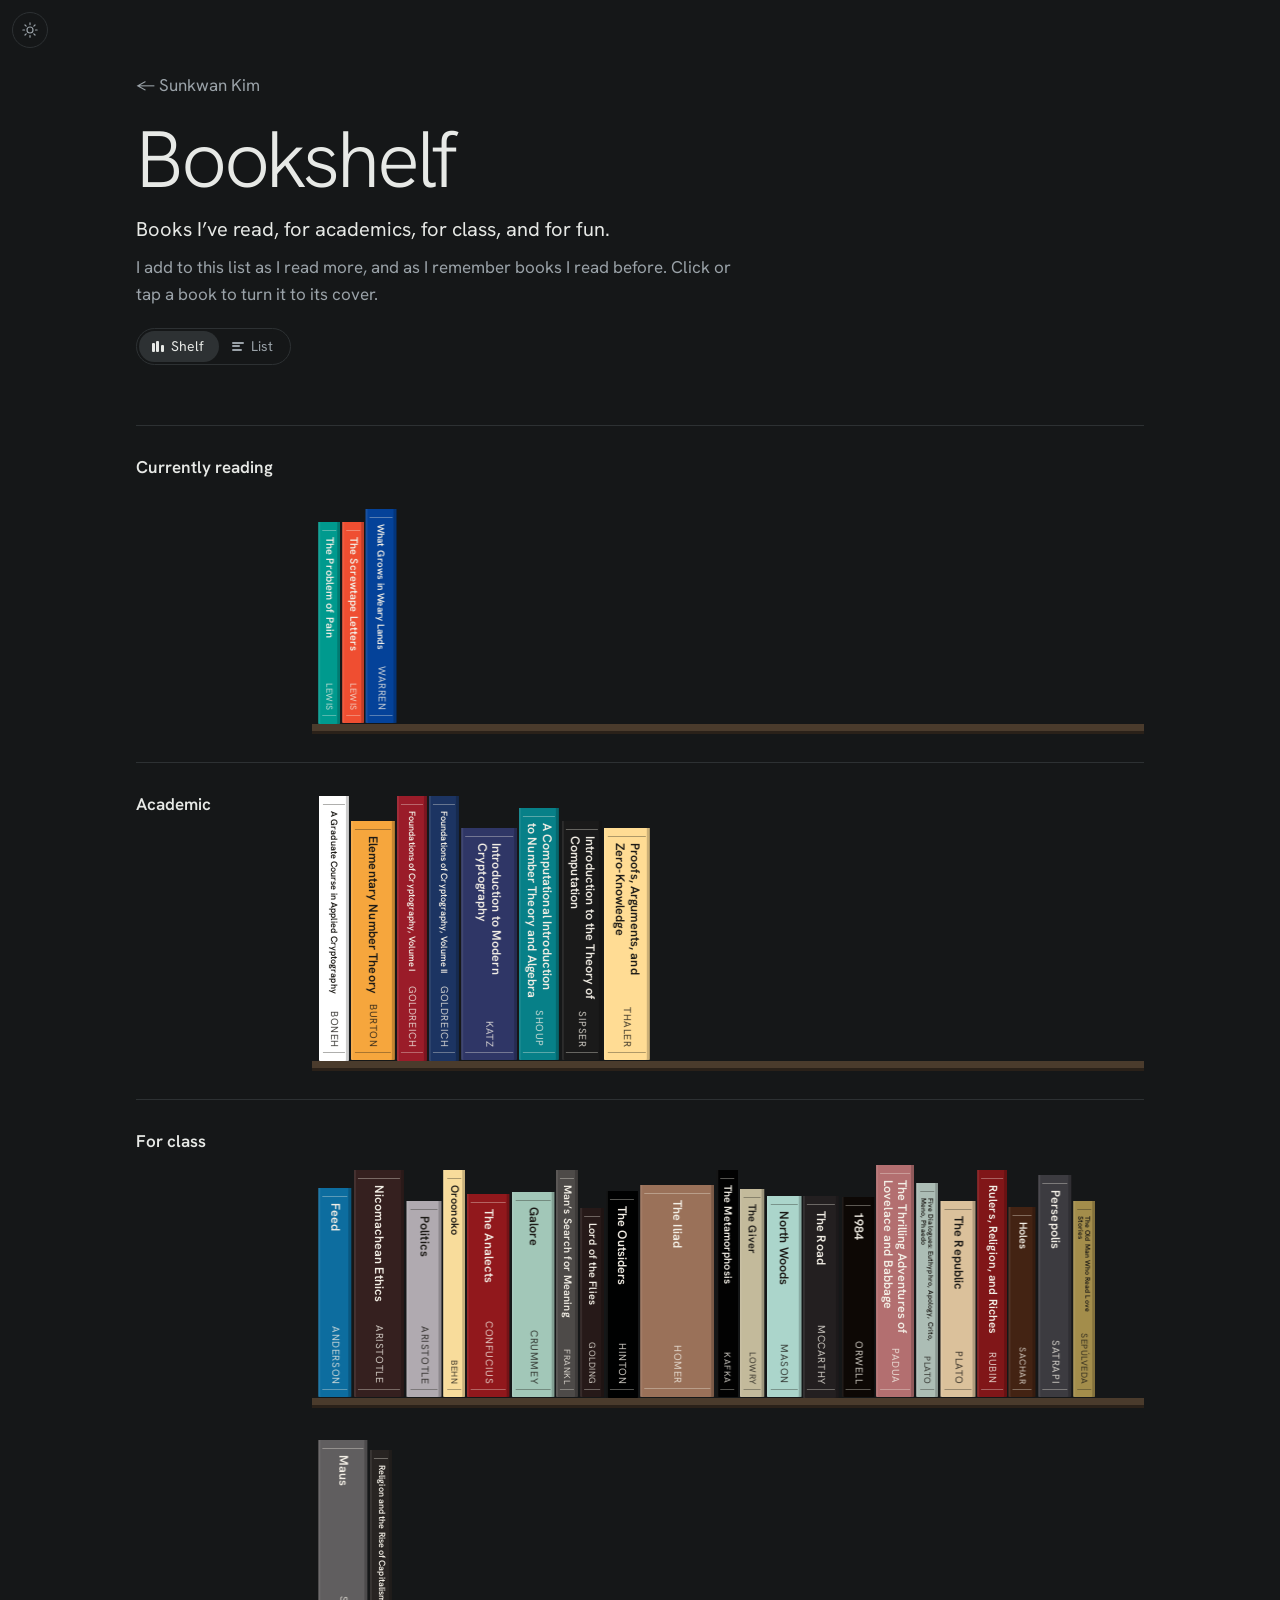
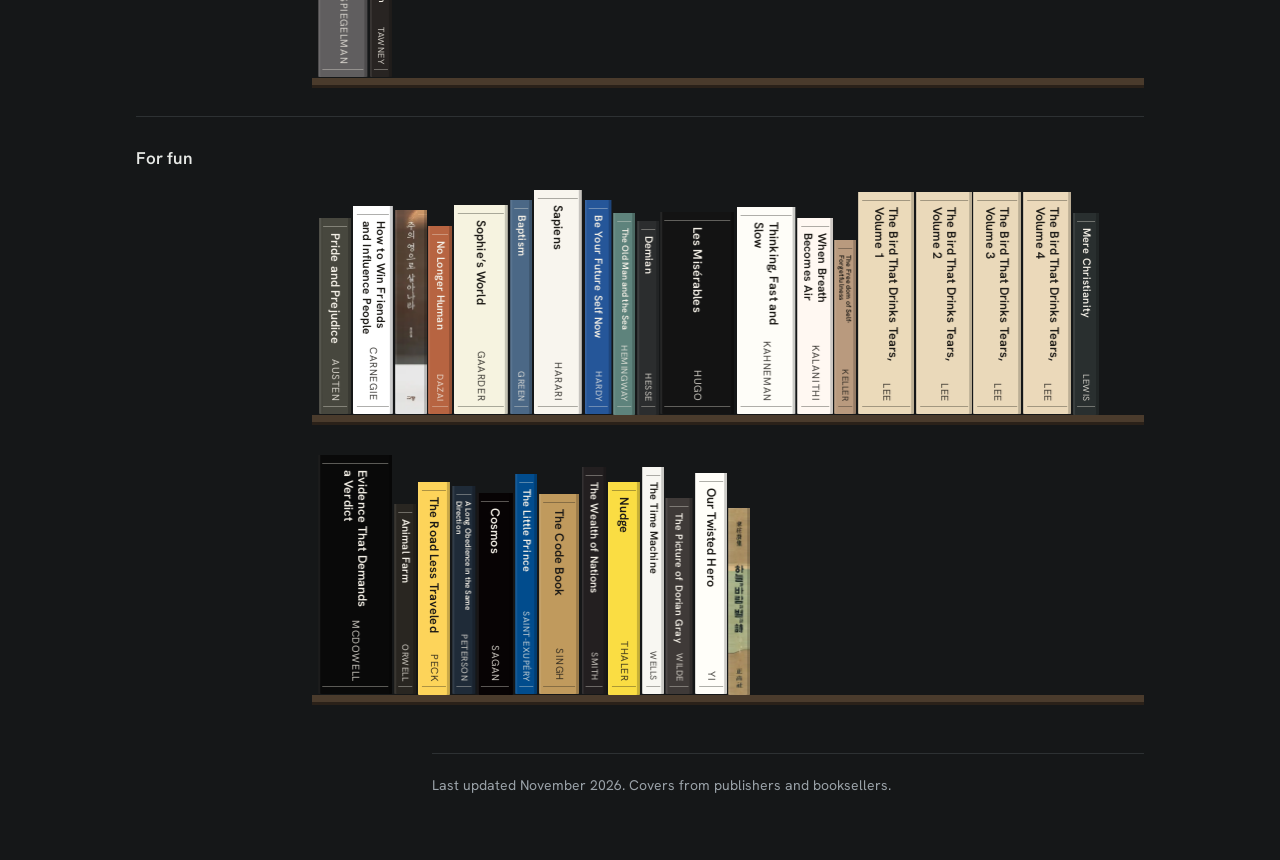
==== books.html @ 9720e25a "Bookshelf: photographed spines; new cover for Sky, Wind, Star and Poem Come Alive by the Spirit of t" ====
<!doctype html>
<html lang="en">
<head>
  <meta charset="utf-8">
  <meta name="viewport" content="width=device-width, initial-scale=1">
  <title>Bookshelf · Sunkwan Kim</title>
  <meta name="description" content="Books Sunkwan Kim has read, for academics, for class, and for fun.">
  <link rel="canonical" href="https://danylk.github.io/books.html">
  <!-- Link previews (LinkedIn, iMessage, Slack, email, X); og-bookshelf.jpg is a 2400x1260 render of the shelf, made from a 3x screenshot so it stays sharp -->
  <meta property="og:type" content="website">
  <meta property="og:site_name" content="Sunkwan Kim">
  <meta property="og:title" content="Bookshelf · Sunkwan Kim">
  <meta property="og:description" content="Books Sunkwan Kim has read, for academics, for class, and for fun.">
  <meta property="og:url" content="https://danylk.github.io/books.html">
  <meta property="og:image" content="https://danylk.github.io/og-bookshelf.jpg">
  <meta property="og:image:width" content="2400">
  <meta property="og:image:height" content="1260">
  <meta property="og:image:alt" content="Book spines on a shelf: the books Sunkwan Kim has read">
  <meta name="twitter:card" content="summary_large_image">
  <link rel="icon" href="favicon.ico" sizes="16x16 32x32 48x48">
  <link rel="icon" href="favicon.png" type="image/png" sizes="192x192">
  <link rel="apple-touch-icon" href="apple-touch-icon.png">
  <script>
    // Dark is the default; apply a saved light choice before the page paints
    try {
      if (localStorage.getItem('theme') === 'light') {
        document.documentElement.setAttribute('data-theme', 'light');
      }
      // and a saved List view (bookshelf.js has the Shelf / List switch)
      if (localStorage.getItem('books-view') === 'list') {
        document.documentElement.setAttribute('data-view', 'list');
      }
    } catch (e) {}
  </script>
  <link rel="preconnect" href="https://fonts.googleapis.com">
  <link rel="preconnect" href="https://fonts.gstatic.com" crossorigin>
  <link rel="stylesheet" href="https://fonts.googleapis.com/css2?family=Hanken+Grotesk:ital,wght@0,300..700;1,300..700&display=swap">
  <link rel="stylesheet" href="style.css">
  <link rel="stylesheet" href="bookshelf.css">
</head>
<body>
  <button class="theme-toggle" type="button" aria-label="Switch to light theme" hidden>
    <svg class="icon-moon" viewBox="0 0 24 24" width="18" height="18" aria-hidden="true"><path d="M20 14.5A8 8 0 0 1 9.5 4a8 8 0 1 0 10.5 10.5Z" fill="none" stroke="currentColor" stroke-width="1.6" stroke-linejoin="round"/></svg>
    <svg class="icon-sun" viewBox="0 0 24 24" width="18" height="18" aria-hidden="true"><circle cx="12" cy="12" r="4" fill="none" stroke="currentColor" stroke-width="1.6"/><path d="M12 2.5v2.2M12 19.3v2.2M2.5 12h2.2M19.3 12h2.2M5.3 5.3l1.6 1.6M17.1 17.1l1.6 1.6M5.3 18.7l1.6-1.6M17.1 6.9l1.6-1.6" fill="none" stroke="currentColor" stroke-width="1.6" stroke-linecap="round"/></svg>
  </button>
  <main class="page">

    <header class="subhead">
      <a class="back" href="index.html">← Sunkwan Kim</a>
      <h1 class="page-title">Bookshelf</h1>
      <p class="statement">Books I’ve read, for academics, for class, and for fun.</p>
      <p class="note">I add to this list as I read more, and as I remember books I read before.<span class="shelf-only"> Click or tap a book to turn it to its cover.</span></p>
      <div class="view-switch" role="group" aria-label="Show books as" hidden>
        <span class="vs-pill" aria-hidden="true"></span>
        <button type="button" data-view="shelf" aria-pressed="true"><span class="vs-icon vs-shelf" aria-hidden="true"><i></i><i></i><i></i></span>Shelf</button>
        <button type="button" data-view="list" aria-pressed="false"><span class="vs-icon vs-list" aria-hidden="true"><i></i><i></i><i></i></span>List</button>
      </div>
    </header>

    <div class="view view-shelf">
    <section class="block shelf-block" aria-labelledby="reading">
      <h2 id="reading">Currently reading</h2>
      <div class="rows">
        <ul class="shelf" role="list">
          <li class="slot thin" style="--h:12.60; --w:1.35; --cr:0.662; --cloth:#009a8e; --ink-on:#f3efe6">
            <button class="hit" type="button" aria-expanded="false"
                    aria-label="The Problem of Pain by Lewis, C. S."></button>
            <div class="book" aria-hidden="true">
              <div class="face spine-face"><span class="spine-title">The Problem of Pain</span><span class="spine-author">Lewis</span></div>
              <div class="face top-face"></div>
              <div class="face cover-face"><img data-src="covers/the-problem-of-pain.webp" alt="" width="400" height="604"></div>
            </div>
            <div class="cover-caption" aria-hidden="true"><span class="cc-t">The Problem of Pain</span><span class="cc-a">C. S. Lewis</span></div>
          </li>
          <li class="slot thin" style="--h:12.58; --w:1.35; --cr:0.662; --cloth:#ef4e31; --ink-on:#f3efe6">
            <button class="hit" type="button" aria-expanded="false"
                    aria-label="The Screwtape Letters by Lewis, C. S."></button>
            <div class="book" aria-hidden="true">
              <div class="face spine-face"><span class="spine-title">The Screwtape Letters</span><span class="spine-author">Lewis</span></div>
              <div class="face top-face"></div>
              <div class="face cover-face"><img data-src="covers/the-screwtape-letters.webp" alt="" width="400" height="604"></div>
            </div>
            <div class="cover-caption" aria-hidden="true"><span class="cc-t">The Screwtape Letters</span><span class="cc-a">C. S. Lewis</span></div>
          </li>
          <li class="slot" style="--h:13.39; --w:1.94; --cr:0.667; --cloth:#044299; --ink-on:#f3efe6">
            <button class="hit" type="button" aria-expanded="false"
                    aria-label="What Grows in Weary Lands: On Christian Resilience by Warren, Tish Harrison"></button>
            <div class="book" aria-hidden="true">
              <div class="face spine-face"><span class="spine-title">What Grows in Weary Lands</span><span class="spine-author">Warren</span></div>
              <div class="face top-face"></div>
              <div class="face cover-face"><img data-src="covers/what-grows-in-weary-lands-on-christian-resilience.webp" alt="" width="400" height="600"></div>
            </div>
            <div class="cover-caption" aria-hidden="true"><span class="cc-t">What Grows in Weary Lands: On Christian Resilience</span><span class="cc-a">Tish Harrison Warren</span></div>
          </li>
        </ul>
      </div>
    </section>
    <section class="block shelf-block" aria-labelledby="academic">
      <h2 id="academic">Academic</h2>
      <div class="rows">
        <ul class="shelf" role="list">
          <li class="slot" style="--h:16.54; --w:1.89; --cr:0.762; --cloth:#ffffff; --ink-on:#1c1a16">
            <button class="hit" type="button" aria-expanded="false"
                    aria-label="A Graduate Course in Applied Cryptography by Boneh, Dan, and Victor Shoup"></button>
            <div class="book" aria-hidden="true">
              <div class="face spine-face"><span class="spine-title">A Graduate Course in Applied Cryptography</span><span class="spine-author">Boneh</span></div>
              <div class="face top-face"></div>
              <div class="face cover-face"><img data-src="covers/a-graduate-course-in-applied-cryptography.webp" alt="" width="400" height="525"></div>
            </div>
            <div class="cover-caption" aria-hidden="true"><span class="cc-t">A Graduate Course in Applied Cryptography</span><span class="cc-a">Dan Boneh and Victor Shoup</span></div>
          </li>
          <li class="slot" style="--h:14.96; --w:2.77; --cr:0.676; --cloth:#f6a63d; --ink-on:#1c1a16">
            <button class="hit" type="button" aria-expanded="false"
                    aria-label="Elementary Number Theory by Burton, David M."></button>
            <div class="book" aria-hidden="true">
              <div class="face spine-face"><span class="spine-title">Elementary Number Theory</span><span class="spine-author">Burton</span></div>
              <div class="face top-face"></div>
              <div class="face cover-face"><img data-src="covers/elementary-number-theory.webp" alt="" width="400" height="592"></div>
            </div>
            <div class="cover-caption" aria-hidden="true"><span class="cc-t">Elementary Number Theory</span><span class="cc-a">David M. Burton</span></div>
          </li>
          <li class="slot" style="--h:16.54; --w:1.89; --cr:0.700; --cloth:#9a1c29; --ink-on:#f3efe6">
            <button class="hit" type="button" aria-expanded="false"
                    aria-label="Foundations of Cryptography, Volume I: Basic Tools by Goldreich, Oded"></button>
            <div class="book" aria-hidden="true">
              <div class="face spine-face"><span class="spine-title">Foundations of Cryptography, Volume I</span><span class="spine-author">Goldreich</span></div>
              <div class="face top-face"></div>
              <div class="face cover-face"><img data-src="covers/foundations-of-cryptography-volume-i-basic-tools.webp" alt="" width="400" height="571"></div>
            </div>
            <div class="cover-caption" aria-hidden="true"><span class="cc-t">Foundations of Cryptography, Volume I: Basic Tools</span><span class="cc-a">Oded Goldreich</span></div>
          </li>
          <li class="slot" style="--h:16.54; --w:1.89; --cr:0.701; --cloth:#1c3462; --ink-on:#f3efe6">
            <button class="hit" type="button" aria-expanded="false"
                    aria-label="Foundations of Cryptography, Volume II: Basic Applications by Goldreich, Oded"></button>
            <div class="book" aria-hidden="true">
              <div class="face spine-face"><span class="spine-title">Foundations of Cryptography, Volume II</span><span class="spine-author">Goldreich</span></div>
              <div class="face top-face"></div>
              <div class="face cover-face"><img data-src="covers/foundations-of-cryptography-volume-ii-basic-applications.webp" alt="" width="400" height="571"></div>
            </div>
            <div class="cover-caption" aria-hidden="true"><span class="cc-t">Foundations of Cryptography, Volume II: Basic Applications</span><span class="cc-a">Oded Goldreich</span></div>
          </li>
          <li class="slot" style="--h:14.50; --w:3.48; --cr:0.645; --cloth:#2f3666; --ink-on:#f3efe6">
            <button class="hit" type="button" aria-expanded="false"
                    aria-label="Introduction to Modern Cryptography by Katz, Jonathan, and Yehuda Lindell"></button>
            <div class="book" aria-hidden="true">
              <div class="face spine-face"><span class="spine-title">Introduction to Modern Cryptography</span><span class="spine-author">Katz</span></div>
              <div class="face top-face"></div>
              <div class="face cover-face"><img data-src="covers/introduction-to-modern-cryptography.webp" alt="" width="400" height="621"></div>
            </div>
            <div class="cover-caption" aria-hidden="true"><span class="cc-t">Introduction to Modern Cryptography</span><span class="cc-a">Jonathan Katz and Yehuda Lindell</span></div>
          </li>
          <li class="slot" style="--h:15.75; --w:2.52; --cr:0.671; --cloth:#078088; --ink-on:#f3efe6">
            <button class="hit" type="button" aria-expanded="false"
                    aria-label="A Computational Introduction to Number Theory and Algebra by Shoup, Victor"></button>
            <div class="book" aria-hidden="true">
              <div class="face spine-face"><span class="spine-title">A Computational Introduction to Number Theory and Algebra</span><span class="spine-author">Shoup</span></div>
              <div class="face top-face"></div>
              <div class="face cover-face"><img data-src="covers/a-computational-introduction-to-number-theory-and-algebra.webp" alt="" width="400" height="596"></div>
            </div>
            <div class="cover-caption" aria-hidden="true"><span class="cc-t">A Computational Introduction to Number Theory and Algebra</span><span class="cc-a">Victor Shoup</span></div>
          </li>
          <li class="slot" style="--h:14.96; --w:2.52; --cr:0.653; --cloth:#1a1a1a; --ink-on:#f3efe6">
            <button class="hit" type="button" aria-expanded="false"
                    aria-label="Introduction to the Theory of Computation by Sipser, Michael"></button>
            <div class="book" aria-hidden="true">
              <div class="face spine-face"><span class="spine-title">Introduction to the Theory of Computation</span><span class="spine-author">Sipser</span></div>
              <div class="face top-face"></div>
              <div class="face cover-face"><img data-src="covers/introduction-to-the-theory-of-computation.webp" alt="" width="400" height="613"></div>
            </div>
            <div class="cover-caption" aria-hidden="true"><span class="cc-t">Introduction to the Theory of Computation</span><span class="cc-a">Michael Sipser</span></div>
          </li>
          <li class="slot" style="--h:14.50; --w:2.90; --cr:0.666; --cloth:#ffdc94; --ink-on:#1c1a16">
            <button class="hit" type="button" aria-expanded="false"
                    aria-label="Proofs, Arguments, and Zero-Knowledge by Thaler, Justin"></button>
            <div class="book" aria-hidden="true">
              <div class="face spine-face"><span class="spine-title">Proofs, Arguments, and Zero-Knowledge</span><span class="spine-author">Thaler</span></div>
              <div class="face top-face"></div>
              <div class="face cover-face"><img data-src="covers/proofs-arguments-and-zero-knowledge.webp" alt="" width="400" height="601"></div>
            </div>
            <div class="cover-caption" aria-hidden="true"><span class="cc-t">Proofs, Arguments, and Zero-Knowledge</span><span class="cc-a">Justin Thaler</span></div>
          </li>
        </ul>
      </div>
    </section>
    <section class="block shelf-block" aria-labelledby="class">
      <h2 id="class">For class</h2>
      <div class="rows">
        <ul class="shelf" role="list">
          <li class="slot" style="--h:13.09; --w:2.09; --cr:0.606; --cloth:#0d6d9f; --ink-on:#f3efe6">
            <button class="hit" type="button" aria-expanded="false"
                    aria-label="Feed by Anderson, M. T."></button>
            <div class="book" aria-hidden="true">
              <div class="face spine-face"><span class="spine-title">Feed</span><span class="spine-author">Anderson</span></div>
              <div class="face top-face"></div>
              <div class="face cover-face"><img data-src="covers/feed.webp" alt="" width="400" height="660"></div>
            </div>
            <div class="cover-caption" aria-hidden="true"><span class="cc-t">Feed</span><span class="cc-a">M. T. Anderson</span></div>
          </li>
          <li class="slot" style="--h:14.17; --w:3.14; --cr:0.642; --cloth:#35201f; --ink-on:#f3efe6">
            <button class="hit" type="button" aria-expanded="false"
                    aria-label="Nicomachean Ethics by Aristotle"></button>
            <div class="book" aria-hidden="true">
              <div class="face spine-face"><span class="spine-title">Nicomachean Ethics</span><span class="spine-author">Aristotle</span></div>
              <div class="face top-face"></div>
              <div class="face cover-face"><img data-src="covers/nicomachean-ethics.webp" alt="" width="400" height="623"></div>
            </div>
            <div class="cover-caption" aria-hidden="true"><span class="cc-t">Nicomachean Ethics</span><span class="cc-a">Aristotle</span></div>
          </li>
          <li class="slot" style="--h:12.28; --w:2.19; --cr:0.647; --cloth:#b0aab0; --ink-on:#1c1a16">
            <button class="hit" type="button" aria-expanded="false"
                    aria-label="Politics by Aristotle"></button>
            <div class="book" aria-hidden="true">
              <div class="face spine-face"><span class="spine-title">Politics</span><span class="spine-author">Aristotle</span></div>
              <div class="face top-face"></div>
              <div class="face cover-face"><img data-src="covers/politics.webp" alt="" width="400" height="619"></div>
            </div>
            <div class="cover-caption" aria-hidden="true"><span class="cc-t">Politics</span><span class="cc-a">Aristotle</span></div>
          </li>
          <li class="slot thin" style="--h:14.17; --w:1.35; --cr:0.644; --cloth:#f8dc9b; --ink-on:#1c1a16">
            <button class="hit" type="button" aria-expanded="false"
                    aria-label="Oroonoko by Behn, Aphra"></button>
            <div class="book" aria-hidden="true">
              <div class="face spine-face"><span class="spine-title">Oroonoko</span><span class="spine-author">Behn</span></div>
              <div class="face top-face"></div>
              <div class="face cover-face"><img data-src="covers/oroonoko.webp" alt="" width="400" height="621"></div>
            </div>
            <div class="cover-caption" aria-hidden="true"><span class="cc-t">Oroonoko</span><span class="cc-a">Aphra Behn</span></div>
          </li>
          <li class="slot" style="--h:12.71; --w:2.67; --cr:0.731; --cloth:#91181c; --ink-on:#f3efe6">
            <button class="hit" type="button" aria-expanded="false"
                    aria-label="The Analects (논어) by Confucius"></button>
            <div class="book" aria-hidden="true">
              <div class="face spine-face"><span class="spine-title">The Analects</span><span class="spine-author">Confucius</span></div>
              <div class="face top-face"></div>
              <div class="face cover-face"><img data-src="covers/the-analects.webp" alt="" width="400" height="547"></div>
            </div>
            <div class="cover-caption" aria-hidden="true"><span class="cc-t">The Analects</span><span class="cc-a">Confucius</span></div>
          </li>
          <li class="slot" style="--h:12.82; --w:2.67; --cr:0.667; --cloth:#a2c7b8; --ink-on:#1c1a16">
            <button class="hit" type="button" aria-expanded="false"
                    aria-label="Galore by Crummey, Michael"></button>
            <div class="book" aria-hidden="true">
              <div class="face spine-face"><span class="spine-title">Galore</span><span class="spine-author">Crummey</span></div>
              <div class="face top-face"></div>
              <div class="face cover-face"><img data-src="covers/galore.webp" alt="" width="400" height="600"></div>
            </div>
            <div class="cover-caption" aria-hidden="true"><span class="cc-t">Galore</span><span class="cc-a">Michael Crummey</span></div>
          </li>
          <li class="slot thin" style="--h:14.19; --w:1.39; --cr:0.637; --cloth:#4d4a48; --ink-on:#f3efe6">
            <button class="hit" type="button" aria-expanded="false"
                    aria-label="Man’s Search for Meaning by Frankl, Viktor E."></button>
            <div class="book" aria-hidden="true">
              <div class="face spine-face"><span class="spine-title">Man’s Search for Meaning</span><span class="spine-author">Frankl</span></div>
              <div class="face top-face"></div>
              <div class="face cover-face"><img data-src="covers/mans-search-for-meaning.webp" alt="" width="400" height="628"></div>
            </div>
            <div class="cover-caption" aria-hidden="true"><span class="cc-t">Man’s Search for Meaning</span><span class="cc-a">Viktor E. Frankl</span></div>
          </li>
          <li class="slot thin" style="--h:11.84; --w:1.49; --cr:0.558; --cloth:#261918; --ink-on:#f3efe6">
            <button class="hit" type="button" aria-expanded="false"
                    aria-label="Lord of the Flies by Golding, William"></button>
            <div class="book" aria-hidden="true">
              <div class="face spine-face"><span class="spine-title">Lord of the Flies</span><span class="spine-author">Golding</span></div>
              <div class="face top-face"></div>
              <div class="face cover-face"><img data-src="covers/lord-of-the-flies.webp" alt="" width="400" height="717"></div>
            </div>
            <div class="cover-caption" aria-hidden="true"><span class="cc-t">Lord of the Flies</span><span class="cc-a">William Golding</span></div>
          </li>
          <li class="slot" style="--h:12.91; --w:2.01; --cr:0.681; --cloth:#000101; --ink-on:#f3efe6">
            <button class="hit" type="button" aria-expanded="false"
                    aria-label="The Outsiders by Hinton, S. E."></button>
            <div class="book" aria-hidden="true">
              <div class="face spine-face"><span class="spine-title">The Outsiders</span><span class="spine-author">Hinton</span></div>
              <div class="face top-face"></div>
              <div class="face cover-face"><img data-src="covers/the-outsiders.webp" alt="" width="400" height="587"></div>
            </div>
            <div class="cover-caption" aria-hidden="true"><span class="cc-t">The Outsiders</span><span class="cc-a">S. E. Hinton</span></div>
          </li>
          <li class="slot" style="--h:13.23; --w:4.60; --cr:0.667; --cloth:#9a7159; --ink-on:#f3efe6">
            <button class="hit" type="button" aria-expanded="false"
                    aria-label="The Iliad by Homer"></button>
            <div class="book" aria-hidden="true">
              <div class="face spine-face"><span class="spine-title">The Iliad</span><span class="spine-author">Homer</span></div>
              <div class="face top-face"></div>
              <div class="face cover-face"><img data-src="covers/the-iliad.webp" alt="" width="400" height="600"></div>
            </div>
            <div class="cover-caption" aria-hidden="true"><span class="cc-t">The Iliad</span><span class="cc-a">Homer</span></div>
          </li>
          <li class="slot thin" style="--h:14.17; --w:1.35; --cr:0.667; --cloth:#020202; --ink-on:#f3efe6">
            <button class="hit" type="button" aria-expanded="false"
                    aria-label="The Metamorphosis by Kafka, Franz"></button>
            <div class="book" aria-hidden="true">
              <div class="face spine-face"><span class="spine-title">The Metamorphosis</span><span class="spine-author">Kafka</span></div>
              <div class="face top-face"></div>
              <div class="face cover-face"><img data-src="covers/the-metamorphosis.webp" alt="" width="400" height="600"></div>
            </div>
            <div class="cover-caption" aria-hidden="true"><span class="cc-t">The Metamorphosis</span><span class="cc-a">Franz Kafka</span></div>
          </li>
          <li class="slot thin" style="--h:13.00; --w:1.56; --cr:0.661; --cloth:#c3ba9b; --ink-on:#1c1a16">
            <button class="hit" type="button" aria-expanded="false"
                    aria-label="The Giver by Lowry, Lois"></button>
            <div class="book" aria-hidden="true">
              <div class="face spine-face"><span class="spine-title">The Giver</span><span class="spine-author">Lowry</span></div>
              <div class="face top-face"></div>
              <div class="face cover-face"><img data-src="covers/the-giver.webp" alt="" width="400" height="605"></div>
            </div>
            <div class="cover-caption" aria-hidden="true"><span class="cc-t">The Giver</span><span class="cc-a">Lois Lowry</span></div>
          </li>
          <li class="slot" style="--h:12.55; --w:2.16; --cr:0.648; --cloth:#abd5cb; --ink-on:#1c1a16">
            <button class="hit" type="button" aria-expanded="false"
                    aria-label="North Woods by Mason, Daniel"></button>
            <div class="book" aria-hidden="true">
              <div class="face spine-face"><span class="spine-title">North Woods</span><span class="spine-author">Mason</span></div>
              <div class="face top-face"></div>
              <div class="face cover-face"><img data-src="covers/north-woods.webp" alt="" width="400" height="617"></div>
            </div>
            <div class="cover-caption" aria-hidden="true"><span class="cc-t">North Woods</span><span class="cc-a">Daniel Mason</span></div>
          </li>
          <li class="slot" style="--h:12.60; --w:2.27; --cr:0.648; --cloth:#231f20; --ink-on:#f3efe6">
            <button class="hit" type="button" aria-expanded="false"
                    aria-label="The Road by McCarthy, Cormac"></button>
            <div class="book" aria-hidden="true">
              <div class="face spine-face"><span class="spine-title">The Road</span><span class="spine-author">McCarthy</span></div>
              <div class="face top-face"></div>
              <div class="face cover-face"><img data-src="covers/the-road.webp" alt="" width="400" height="617"></div>
            </div>
            <div class="cover-caption" aria-hidden="true"><span class="cc-t">The Road</span><span class="cc-a">Cormac McCarthy</span></div>
          </li>
          <li class="slot" style="--h:12.52; --w:2.06; --cr:0.679; --cloth:#0d0805; --ink-on:#f3efe6">
            <button class="hit" type="button" aria-expanded="false"
                    aria-label="1984 by Orwell, George"></button>
            <div class="book" aria-hidden="true">
              <div class="face spine-face"><span class="spine-title">1984</span><span class="spine-author">Orwell</span></div>
              <div class="face top-face"></div>
              <div class="face cover-face"><img data-src="covers/1984.webp" alt="" width="400" height="589"></div>
            </div>
            <div class="cover-caption" aria-hidden="true"><span class="cc-t">1984</span><span class="cc-a">George Orwell</span></div>
          </li>
          <li class="slot" style="--h:14.50; --w:2.37; --cr:0.716; --cloth:#b36f70; --ink-on:#f3efe6">
            <button class="hit" type="button" aria-expanded="false"
                    aria-label="The Thrilling Adventures of Lovelace and Babbage by Padua, Sydney"></button>
            <div class="book" aria-hidden="true">
              <div class="face spine-face"><span class="spine-title">The Thrilling Adventures of Lovelace and Babbage</span><span class="spine-author">Padua</span></div>
              <div class="face top-face"></div>
              <div class="face cover-face"><img data-src="covers/the-thrilling-adventures-of-lovelace-and-babbage.webp" alt="" width="400" height="559"></div>
            </div>
            <div class="cover-caption" aria-hidden="true"><span class="cc-t">The Thrilling Adventures of Lovelace and Babbage</span><span class="cc-a">Sydney Padua</span></div>
          </li>
          <li class="slot thin" style="--h:13.39; --w:1.35; --cr:0.646; --cloth:#acbdb5; --ink-on:#1c1a16">
            <button class="hit" type="button" aria-expanded="false"
                    aria-label="Five Dialogues: Euthyphro, Apology, Crito, Meno, Phaedo by Plato"></button>
            <div class="book" aria-hidden="true">
              <div class="face spine-face"><span class="spine-title">Five Dialogues: Euthyphro, Apology, Crito, Meno, Phaedo</span><span class="spine-author">Plato</span></div>
              <div class="face top-face"></div>
              <div class="face cover-face"><img data-src="covers/plato-five-dialogues.webp" alt="" width="400" height="619"></div>
            </div>
            <div class="cover-caption" aria-hidden="true"><span class="cc-t">Five Dialogues: Euthyphro, Apology, Crito, Meno, Phaedo</span><span class="cc-a">Plato</span></div>
          </li>
          <li class="slot" style="--h:12.28; --w:2.19; --cr:0.650; --cloth:#dbc19b; --ink-on:#1c1a16">
            <button class="hit" type="button" aria-expanded="false"
                    aria-label="The Republic by Plato"></button>
            <div class="book" aria-hidden="true">
              <div class="face spine-face"><span class="spine-title">The Republic</span><span class="spine-author">Plato</span></div>
              <div class="face top-face"></div>
              <div class="face cover-face"><img data-src="covers/the-republic.webp" alt="" width="400" height="615"></div>
            </div>
            <div class="cover-caption" aria-hidden="true"><span class="cc-t">The Republic</span><span class="cc-a">Plato</span></div>
          </li>
          <li class="slot" style="--h:14.17; --w:1.86; --cr:0.667; --cloth:#801618; --ink-on:#f3efe6">
            <button class="hit" type="button" aria-expanded="false"
                    aria-label="Rulers, Religion, and Riches: Why the West Got Rich and the Middle East Did Not by Rubin, Jared"></button>
            <div class="book" aria-hidden="true">
              <div class="face spine-face"><span class="spine-title">Rulers, Religion, and Riches</span><span class="spine-author">Rubin</span></div>
              <div class="face top-face"></div>
              <div class="face cover-face"><img data-src="covers/rulers-religion-and-riches-why-the-west-got-rich-and-the-mid.webp" alt="" width="400" height="600"></div>
            </div>
            <div class="cover-caption" aria-hidden="true"><span class="cc-t">Rulers, Religion, and Riches: Why the West Got Rich and the Middle East Did Not</span><span class="cc-a">Jared Rubin</span></div>
          </li>
          <li class="slot thin" style="--h:11.89; --w:1.69; --cr:0.680; --cloth:#432313; --ink-on:#f3efe6">
            <button class="hit" type="button" aria-expanded="false"
                    aria-label="Holes by Sachar, Louis"></button>
            <div class="book" aria-hidden="true">
              <div class="face spine-face"><span class="spine-title">Holes</span><span class="spine-author">Sachar</span></div>
              <div class="face top-face"></div>
              <div class="face cover-face"><img data-src="covers/holes.webp" alt="" width="400" height="588"></div>
            </div>
            <div class="cover-caption" aria-hidden="true"><span class="cc-t">Holes</span><span class="cc-a">Louis Sachar</span></div>
          </li>
          <li class="slot" style="--h:13.89; --w:2.09; --cr:0.633; --cloth:#3c3b40; --ink-on:#f3efe6">
            <button class="hit" type="button" aria-expanded="false"
                    aria-label="Persepolis by Satrapi, Marjane"></button>
            <div class="book" aria-hidden="true">
              <div class="face spine-face"><span class="spine-title">Persepolis</span><span class="spine-author">Satrapi</span></div>
              <div class="face top-face"></div>
              <div class="face cover-face"><img data-src="covers/persepolis.webp" alt="" width="400" height="632"></div>
            </div>
            <div class="cover-caption" aria-hidden="true"><span class="cc-t">Persepolis</span><span class="cc-a">Marjane Satrapi</span></div>
          </li>
          <li class="slot thin" style="--h:12.28; --w:1.35; --cr:0.663; --cloth:#a38d4b; --ink-on:#1c1a16">
            <button class="hit" type="button" aria-expanded="false"
                    aria-label="The Old Man Who Read Love Stories by Sepúlveda, Luis"></button>
            <div class="book" aria-hidden="true">
              <div class="face spine-face"><span class="spine-title">The Old Man Who Read Love Stories</span><span class="spine-author">Sepúlveda</span></div>
              <div class="face top-face"></div>
              <div class="face cover-face"><img data-src="covers/the-old-man-who-read-love-stories.webp" alt="" width="400" height="603"></div>
            </div>
            <div class="cover-caption" aria-hidden="true"><span class="cc-t">The Old Man Who Read Love Stories</span><span class="cc-a">Luis Sepúlveda</span></div>
          </li>
          <li class="slot" style="--h:14.82; --w:3.08; --cr:0.727; --cloth:#605e5f; --ink-on:#f3efe6">
            <button class="hit" type="button" aria-expanded="false"
                    aria-label="Maus by Spiegelman, Art"></button>
            <div class="book" aria-hidden="true">
              <div class="face spine-face"><span class="spine-title">Maus</span><span class="spine-author">Spiegelman</span></div>
              <div class="face top-face"></div>
              <div class="face cover-face"><img data-src="covers/maus.webp" alt="" width="400" height="550"></div>
            </div>
            <div class="cover-caption" aria-hidden="true"><span class="cc-t">Maus</span><span class="cc-a">Art Spiegelman</span></div>
          </li>
          <li class="slot thin" style="--h:14.17; --w:1.39; --cr:0.667; --cloth:#282422; --ink-on:#f3efe6">
            <button class="hit" type="button" aria-expanded="false"
                    aria-label="Religion and the Rise of Capitalism by Tawney, R. H."></button>
            <div class="book" aria-hidden="true">
              <div class="face spine-face"><span class="spine-title">Religion and the Rise of Capitalism</span><span class="spine-author">Tawney</span></div>
              <div class="face top-face"></div>
              <div class="face cover-face"><img data-src="covers/religion-and-the-rise-of-capitalism.webp" alt="" width="400" height="600"></div>
            </div>
            <div class="cover-caption" aria-hidden="true"><span class="cc-t">Religion and the Rise of Capitalism</span><span class="cc-a">R. H. Tawney</span></div>
          </li>
        </ul>
      </div>
    </section>
    <section class="block shelf-block" aria-labelledby="fun">
      <h2 id="fun">For fun</h2>
      <div class="rows">
        <ul class="shelf" role="list">
          <li class="slot" style="--h:12.28; --w:1.99; --cr:0.651; --cloth:#47473e; --ink-on:#f3efe6">
            <button class="hit" type="button" aria-expanded="false"
                    aria-label="Pride and Prejudice by Austen, Jane"></button>
            <div class="book" aria-hidden="true">
              <div class="face spine-face"><span class="spine-title">Pride and Prejudice</span><span class="spine-author">Austen</span></div>
              <div class="face top-face"></div>
              <div class="face cover-face"><img data-src="covers/pride-and-prejudice.webp" alt="" width="400" height="614"></div>
            </div>
            <div class="cover-caption" aria-hidden="true"><span class="cc-t">Pride and Prejudice</span><span class="cc-a">Jane Austen</span></div>
          </li>
          <li class="slot" style="--h:13.00; --w:2.52; --cr:0.644; --cloth:#ffffff; --ink-on:#1c1a16">
            <button class="hit" type="button" aria-expanded="false"
                    aria-label="How to Win Friends and Influence People by Carnegie, Dale"></button>
            <div class="book" aria-hidden="true">
              <div class="face spine-face"><span class="spine-title">How to Win Friends and Influence People</span><span class="spine-author">Carnegie</span></div>
              <div class="face top-face"></div>
              <div class="face cover-face"><img data-src="covers/how-to-win-friends-and-influence-people.webp" alt="" width="400" height="621"></div>
            </div>
            <div class="cover-caption" aria-hidden="true"><span class="cc-t">How to Win Friends and Influence People</span><span class="cc-a">Dale Carnegie</span></div>
          </li>
          <li class="slot img-spine" style="--h:12.77; --w:1.98; --cr:0.683; --cloth:#5b4639; --ink-on:#f3efe6">
            <button class="hit" type="button" aria-expanded="false"
                    aria-label="Come Alive by the Spirit of the Lord (주의 영으로 살아나라) by Choi, Moon-jeong"></button>
            <div class="book" aria-hidden="true">
              <div class="face spine-face" style="background-image: url(covers/come-alive-by-the-spirit-of-the-lord-spine.webp)"><span class="spine-title">Come Alive by the Spirit of the Lord</span><span class="spine-author">Choi</span></div>
              <div class="face top-face"></div>
              <div class="face cover-face"><img data-src="covers/come-alive-by-the-spirit-of-the-lord.webp" alt="" width="400" height="586"></div>
            </div>
            <div class="cover-caption" aria-hidden="true"><span class="cc-t">Come Alive by the Spirit of the Lord</span><span class="cc-a">Choi Moon-jeong</span></div>
          </li>
          <li class="slot thin" style="--h:11.78; --w:1.49; --cr:0.690; --cloth:#b76441; --ink-on:#f3efe6">
            <button class="hit" type="button" aria-expanded="false"
                    aria-label="No Longer Human (인간 실격) by Dazai, Osamu"></button>
            <div class="book" aria-hidden="true">
              <div class="face spine-face"><span class="spine-title">No Longer Human</span><span class="spine-author">Dazai</span></div>
              <div class="face top-face"></div>
              <div class="face cover-face"><img data-src="covers/no-longer-human.webp" alt="" width="400" height="580"></div>
            </div>
            <div class="cover-caption" aria-hidden="true"><span class="cc-t">No Longer Human</span><span class="cc-a">Osamu Dazai</span></div>
          </li>
          <li class="slot" style="--h:13.07; --w:3.40; --cr:0.648; --cloth:#f6f3e0; --ink-on:#1c1a16">
            <button class="hit" type="button" aria-expanded="false"
                    aria-label="Sophie’s World by Gaarder, Jostein"></button>
            <div class="book" aria-hidden="true">
              <div class="face spine-face"><span class="spine-title">Sophie’s World</span><span class="spine-author">Gaarder</span></div>
              <div class="face top-face"></div>
              <div class="face cover-face"><img data-src="covers/sophies-world.webp" alt="" width="400" height="617"></div>
            </div>
            <div class="cover-caption" aria-hidden="true"><span class="cc-t">Sophie’s World</span><span class="cc-a">Jostein Gaarder</span></div>
          </li>
          <li class="slot thin" style="--h:13.39; --w:1.35; --cr:0.647; --cloth:#4b6886; --ink-on:#f3efe6">
            <button class="hit" type="button" aria-expanded="false"
                    aria-label="Baptism: Its Purpose, Practice and Power by Green, Michael"></button>
            <div class="book" aria-hidden="true">
              <div class="face spine-face"><span class="spine-title">Baptism</span><span class="spine-author">Green</span></div>
              <div class="face top-face"></div>
              <div class="face cover-face"><img data-src="covers/baptism-its-purpose-practice-and-power.webp" alt="" width="400" height="618"></div>
            </div>
            <div class="cover-caption" aria-hidden="true"><span class="cc-t">Baptism: Its Purpose, Practice and Power</span><span class="cc-a">Michael Green</span></div>
          </li>
          <li class="slot" style="--h:14.02; --w:3.03; --cr:0.669; --cloth:#f8f5ee; --ink-on:#1c1a16">
            <button class="hit" type="button" aria-expanded="false"
                    aria-label="Sapiens: A Brief History of Humankind by Harari, Yuval Noah"></button>
            <div class="book" aria-hidden="true">
              <div class="face spine-face"><span class="spine-title">Sapiens</span><span class="spine-author">Harari</span></div>
              <div class="face top-face"></div>
              <div class="face cover-face"><img data-src="covers/sapiens-a-brief-history-of-humankind.webp" alt="" width="400" height="598"></div>
            </div>
            <div class="cover-caption" aria-hidden="true"><span class="cc-t">Sapiens: A Brief History of Humankind</span><span class="cc-a">Yuval Noah Harari</span></div>
          </li>
          <li class="slot thin" style="--h:13.39; --w:1.67; --cr:0.646; --cloth:#255699; --ink-on:#f3efe6">
            <button class="hit" type="button" aria-expanded="false"
                    aria-label="Be Your Future Self Now: The Science of Intentional Transformation by Hardy, Benjamin"></button>
            <div class="book" aria-hidden="true">
              <div class="face spine-face"><span class="spine-title">Be Your Future Self Now</span><span class="spine-author">Hardy</span></div>
              <div class="face top-face"></div>
              <div class="face cover-face"><img data-src="covers/be-your-future-self-now-the-science-of-intentional-transform.webp" alt="" width="400" height="619"></div>
            </div>
            <div class="cover-caption" aria-hidden="true"><span class="cc-t">Be Your Future Self Now: The Science of Intentional Transformation</span><span class="cc-a">Benjamin Hardy</span></div>
          </li>
          <li class="slot thin" style="--h:12.60; --w:1.35; --cr:0.657; --cloth:#5e837c; --ink-on:#f3efe6">
            <button class="hit" type="button" aria-expanded="false"
                    aria-label="The Old Man and the Sea by Hemingway, Ernest"></button>
            <div class="book" aria-hidden="true">
              <div class="face spine-face"><span class="spine-title">The Old Man and the Sea</span><span class="spine-author">Hemingway</span></div>
              <div class="face top-face"></div>
              <div class="face cover-face"><img data-src="covers/the-old-man-and-the-sea.webp" alt="" width="400" height="609"></div>
            </div>
            <div class="cover-caption" aria-hidden="true"><span class="cc-t">The Old Man and the Sea</span><span class="cc-a">Ernest Hemingway</span></div>
          </li>
          <li class="slot thin" style="--h:12.10; --w:1.35; --cr:0.654; --cloth:#2b2d2e; --ink-on:#f3efe6">
            <button class="hit" type="button" aria-expanded="false"
                    aria-label="Demian by Hesse, Hermann"></button>
            <div class="book" aria-hidden="true">
              <div class="face spine-face"><span class="spine-title">Demian</span><span class="spine-author">Hesse</span></div>
              <div class="face top-face"></div>
              <div class="face cover-face"><img data-src="covers/demian.webp" alt="" width="400" height="612"></div>
            </div>
            <div class="cover-caption" aria-hidden="true"><span class="cc-t">Demian</span><span class="cc-a">Hermann Hesse</span></div>
          </li>
          <li class="slot" style="--h:12.65; --w:4.60; --cr:0.643; --cloth:#131313; --ink-on:#f3efe6">
            <button class="hit" type="button" aria-expanded="false"
                    aria-label="Les Misérables by Hugo, Victor"></button>
            <div class="book" aria-hidden="true">
              <div class="face spine-face"><span class="spine-title">Les Misérables</span><span class="spine-author">Hugo</span></div>
              <div class="face top-face"></div>
              <div class="face cover-face"><img data-src="covers/les-miserables.webp" alt="" width="400" height="622"></div>
            </div>
            <div class="cover-caption" aria-hidden="true"><span class="cc-t">Les Misérables</span><span class="cc-a">Victor Hugo</span></div>
          </li>
          <li class="slot" style="--h:12.96; --w:3.68; --cr:0.668; --cloth:#fefdf8; --ink-on:#1c1a16">
            <button class="hit" type="button" aria-expanded="false"
                    aria-label="Thinking, Fast and Slow by Kahneman, Daniel"></button>
            <div class="book" aria-hidden="true">
              <div class="face spine-face"><span class="spine-title">Thinking, Fast and Slow</span><span class="spine-author">Kahneman</span></div>
              <div class="face top-face"></div>
              <div class="face cover-face"><img data-src="covers/thinking-fast-and-slow.webp" alt="" width="400" height="599"></div>
            </div>
            <div class="cover-caption" aria-hidden="true"><span class="cc-t">Thinking, Fast and Slow</span><span class="cc-a">Daniel Kahneman</span></div>
          </li>
          <li class="slot" style="--h:12.25; --w:2.22; --cr:0.677; --cloth:#fff8f2; --ink-on:#1c1a16">
            <button class="hit" type="button" aria-expanded="false"
                    aria-label="When Breath Becomes Air by Kalanithi, Paul"></button>
            <div class="book" aria-hidden="true">
              <div class="face spine-face"><span class="spine-title">When Breath Becomes Air</span><span class="spine-author">Kalanithi</span></div>
              <div class="face top-face"></div>
              <div class="face cover-face"><img data-src="covers/when-breath-becomes-air.webp" alt="" width="400" height="591"></div>
            </div>
            <div class="cover-caption" aria-hidden="true"><span class="cc-t">When Breath Becomes Air</span><span class="cc-a">Paul Kalanithi</span></div>
          </li>
          <li class="slot thin" style="--h:10.87; --w:1.35; --cr:0.667; --cloth:#b99a7e; --ink-on:#1c1a16">
            <button class="hit" type="button" aria-expanded="false"
                    aria-label="The Freedom of Self-Forgetfulness by Keller, Timothy"></button>
            <div class="book" aria-hidden="true">
              <div class="face spine-face"><span class="spine-title">The Freedom of Self-Forgetfulness</span><span class="spine-author">Keller</span></div>
              <div class="face top-face"></div>
              <div class="face cover-face"><img data-src="covers/the-freedom-of-self-forgetfulness.webp" alt="" width="400" height="600"></div>
            </div>
            <div class="cover-caption" aria-hidden="true"><span class="cc-t">The Freedom of Self-Forgetfulness</span><span class="cc-a">Timothy Keller</span></div>
          </li>
          <li class="slot" style="--h:13.89; --w:3.48; --cr:0.667; --cloth:#ebdaba; --ink-on:#1c1a16">
            <button class="hit" type="button" aria-expanded="false"
                    aria-label="The Bird That Drinks Tears, Volume 1 (눈물을 마시는 새 1) by Lee, Yeongdo"></button>
            <div class="book" aria-hidden="true">
              <div class="face spine-face"><span class="spine-title">The Bird That Drinks Tears, Volume 1</span><span class="spine-author">Lee</span></div>
              <div class="face top-face"></div>
              <div class="face cover-face"><img data-src="covers/the-bird-that-drinks-tears-volume-1.webp" alt="" width="400" height="600"></div>
            </div>
            <div class="cover-caption" aria-hidden="true"><span class="cc-t">The Bird That Drinks Tears, Volume 1</span><span class="cc-a">Lee Yeongdo</span></div>
          </li>
          <li class="slot" style="--h:13.89; --w:3.48; --cr:0.667; --cloth:#ead9ba; --ink-on:#1c1a16">
            <button class="hit" type="button" aria-expanded="false"
                    aria-label="The Bird That Drinks Tears, Volume 2 (눈물을 마시는 새 2) by Lee, Yeongdo"></button>
            <div class="book" aria-hidden="true">
              <div class="face spine-face"><span class="spine-title">The Bird That Drinks Tears, Volume 2</span><span class="spine-author">Lee</span></div>
              <div class="face top-face"></div>
              <div class="face cover-face"><img data-src="covers/the-bird-that-drinks-tears-volume-2.webp" alt="" width="400" height="600"></div>
            </div>
            <div class="cover-caption" aria-hidden="true"><span class="cc-t">The Bird That Drinks Tears, Volume 2</span><span class="cc-a">Lee Yeongdo</span></div>
          </li>
          <li class="slot" style="--h:13.89; --w:2.98; --cr:0.667; --cloth:#ead9ba; --ink-on:#1c1a16">
            <button class="hit" type="button" aria-expanded="false"
                    aria-label="The Bird That Drinks Tears, Volume 3 (눈물을 마시는 새 3) by Lee, Yeongdo"></button>
            <div class="book" aria-hidden="true">
              <div class="face spine-face"><span class="spine-title">The Bird That Drinks Tears, Volume 3</span><span class="spine-author">Lee</span></div>
              <div class="face top-face"></div>
              <div class="face cover-face"><img data-src="covers/the-bird-that-drinks-tears-volume-3.webp" alt="" width="400" height="600"></div>
            </div>
            <div class="cover-caption" aria-hidden="true"><span class="cc-t">The Bird That Drinks Tears, Volume 3</span><span class="cc-a">Lee Yeongdo</span></div>
          </li>
          <li class="slot" style="--h:13.89; --w:2.98; --cr:0.667; --cloth:#ebd9ba; --ink-on:#1c1a16">
            <button class="hit" type="button" aria-expanded="false"
                    aria-label="The Bird That Drinks Tears, Volume 4 (눈물을 마시는 새 4) by Lee, Yeongdo"></button>
            <div class="book" aria-hidden="true">
              <div class="face spine-face"><span class="spine-title">The Bird That Drinks Tears, Volume 4</span><span class="spine-author">Lee</span></div>
              <div class="face top-face"></div>
              <div class="face cover-face"><img data-src="covers/the-bird-that-drinks-tears-volume-4.webp" alt="" width="400" height="600"></div>
            </div>
            <div class="cover-caption" aria-hidden="true"><span class="cc-t">The Bird That Drinks Tears, Volume 4</span><span class="cc-a">Lee Yeongdo</span></div>
          </li>
          <li class="slot thin" style="--h:12.60; --w:1.62; --cr:0.662; --cloth:#292f2f; --ink-on:#f3efe6">
            <button class="hit" type="button" aria-expanded="false"
                    aria-label="Mere Christianity by Lewis, C. S."></button>
            <div class="book" aria-hidden="true">
              <div class="face spine-face"><span class="spine-title">Mere Christianity</span><span class="spine-author">Lewis</span></div>
              <div class="face top-face"></div>
              <div class="face cover-face"><img data-src="covers/mere-christianity.webp" alt="" width="400" height="604"></div>
            </div>
            <div class="cover-caption" aria-hidden="true"><span class="cc-t">Mere Christianity</span><span class="cc-a">C. S. Lewis</span></div>
          </li>
          <li class="slot" style="--h:14.96; --w:4.60; --cr:0.697; --cloth:#090909; --ink-on:#f3efe6">
            <button class="hit" type="button" aria-expanded="false"
                    aria-label="Evidence That Demands a Verdict by McDowell, Josh"></button>
            <div class="book" aria-hidden="true">
              <div class="face spine-face"><span class="spine-title">Evidence That Demands a Verdict</span><span class="spine-author">McDowell</span></div>
              <div class="face top-face"></div>
              <div class="face cover-face"><img data-src="covers/evidence-that-demands-a-verdict.webp" alt="" width="400" height="574"></div>
            </div>
            <div class="cover-caption" aria-hidden="true"><span class="cc-t">Evidence That Demands a Verdict</span><span class="cc-a">Josh McDowell</span></div>
          </li>
          <li class="slot thin" style="--h:11.90; --w:1.35; --cr:0.559; --cloth:#292621; --ink-on:#f3efe6">
            <button class="hit" type="button" aria-expanded="false"
                    aria-label="Animal Farm by Orwell, George"></button>
            <div class="book" aria-hidden="true">
              <div class="face spine-face"><span class="spine-title">Animal Farm</span><span class="spine-author">Orwell</span></div>
              <div class="face top-face"></div>
              <div class="face cover-face"><img data-src="covers/animal-farm.webp" alt="" width="400" height="716"></div>
            </div>
            <div class="cover-caption" aria-hidden="true"><span class="cc-t">Animal Farm</span><span class="cc-a">George Orwell</span></div>
          </li>
          <li class="slot" style="--h:13.29; --w:2.01; --cr:0.653; --cloth:#fdd45a; --ink-on:#1c1a16">
            <button class="hit" type="button" aria-expanded="false"
                    aria-label="The Road Less Traveled by Peck, M. Scott"></button>
            <div class="book" aria-hidden="true">
              <div class="face spine-face"><span class="spine-title">The Road Less Traveled</span><span class="spine-author">Peck</span></div>
              <div class="face top-face"></div>
              <div class="face cover-face"><img data-src="covers/the-road-less-traveled.webp" alt="" width="400" height="613"></div>
            </div>
            <div class="cover-caption" aria-hidden="true"><span class="cc-t">The Road Less Traveled</span><span class="cc-a">M. Scott Peck</span></div>
          </li>
          <li class="slot thin" style="--h:13.00; --w:1.46; --cr:0.667; --cloth:#1f2b38; --ink-on:#f3efe6">
            <button class="hit" type="button" aria-expanded="false"
                    aria-label="A Long Obedience in the Same Direction by Peterson, Eugene H."></button>
            <div class="book" aria-hidden="true">
              <div class="face spine-face"><span class="spine-title">A Long Obedience in the Same Direction</span><span class="spine-author">Peterson</span></div>
              <div class="face top-face"></div>
              <div class="face cover-face"><img data-src="covers/a-long-obedience-in-the-same-direction.webp" alt="" width="400" height="600"></div>
            </div>
            <div class="cover-caption" aria-hidden="true"><span class="cc-t">A Long Obedience in the Same Direction</span><span class="cc-a">Eugene H. Peterson</span></div>
          </li>
          <li class="slot" style="--h:12.60; --w:2.27; --cr:0.648; --cloth:#070304; --ink-on:#f3efe6">
            <button class="hit" type="button" aria-expanded="false"
                    aria-label="Cosmos by Sagan, Carl"></button>
            <div class="book" aria-hidden="true">
              <div class="face spine-face"><span class="spine-title">Cosmos</span><span class="spine-author">Sagan</span></div>
              <div class="face top-face"></div>
              <div class="face cover-face"><img data-src="covers/cosmos.webp" alt="" width="400" height="617"></div>
            </div>
            <div class="cover-caption" aria-hidden="true"><span class="cc-t">Cosmos</span><span class="cc-a">Carl Sagan</span></div>
          </li>
          <li class="slot thin" style="--h:13.78; --w:1.35; --cr:0.659; --cloth:#014c8d; --ink-on:#f3efe6">
            <button class="hit" type="button" aria-expanded="false"
                    aria-label="The Little Prince by Saint-Exupéry, Antoine de"></button>
            <div class="book" aria-hidden="true">
              <div class="face spine-face"><span class="spine-title">The Little Prince</span><span class="spine-author">Saint-Exupéry</span></div>
              <div class="face top-face"></div>
              <div class="face cover-face"><img data-src="covers/the-little-prince.webp" alt="" width="400" height="607"></div>
            </div>
            <div class="cover-caption" aria-hidden="true"><span class="cc-t">The Little Prince</span><span class="cc-a">Antoine de Saint-Exupéry</span></div>
          </li>
          <li class="slot" style="--h:12.51; --w:2.49; --cr:0.653; --cloth:#c09a5d; --ink-on:#1c1a16">
            <button class="hit" type="button" aria-expanded="false"
                    aria-label="The Code Book by Singh, Simon"></button>
            <div class="book" aria-hidden="true">
              <div class="face spine-face"><span class="spine-title">The Code Book</span><span class="spine-author">Singh</span></div>
              <div class="face top-face"></div>
              <div class="face cover-face"><img data-src="covers/the-code-book.webp" alt="" width="400" height="613"></div>
            </div>
            <div class="cover-caption" aria-hidden="true"><span class="cc-t">The Code Book</span><span class="cc-a">Simon Singh</span></div>
          </li>
          <li class="slot thin" style="--h:14.17; --w:1.56; --cr:0.667; --cloth:#231f20; --ink-on:#f3efe6">
            <button class="hit" type="button" aria-expanded="false"
                    aria-label="The Wealth of Nations by Smith, Adam"></button>
            <div class="book" aria-hidden="true">
              <div class="face spine-face"><span class="spine-title">The Wealth of Nations</span><span class="spine-author">Smith</span></div>
              <div class="face top-face"></div>
              <div class="face cover-face"><img data-src="covers/the-wealth-of-nations.webp" alt="" width="400" height="600"></div>
            </div>
            <div class="cover-caption" aria-hidden="true"><span class="cc-t">The Wealth of Nations</span><span class="cc-a">Adam Smith</span></div>
          </li>
          <li class="slot" style="--h:13.29; --w:2.01; --cr:0.653; --cloth:#fadd43; --ink-on:#1c1a16">
            <button class="hit" type="button" aria-expanded="false"
                    aria-label="Nudge by Thaler, Richard H., and Cass R. Sunstein"></button>
            <div class="book" aria-hidden="true">
              <div class="face spine-face"><span class="spine-title">Nudge</span><span class="spine-author">Thaler</span></div>
              <div class="face top-face"></div>
              <div class="face cover-face"><img data-src="covers/nudge.webp" alt="" width="400" height="613"></div>
            </div>
            <div class="cover-caption" aria-hidden="true"><span class="cc-t">Nudge</span><span class="cc-a">Richard H. Thaler and Cass R. Sunstein</span></div>
          </li>
          <li class="slot thin" style="--h:14.17; --w:1.35; --cr:0.666; --cloth:#f8f7f2; --ink-on:#1c1a16">
            <button class="hit" type="button" aria-expanded="false"
                    aria-label="The Time Machine by Wells, H. G."></button>
            <div class="book" aria-hidden="true">
              <div class="face spine-face"><span class="spine-title">The Time Machine</span><span class="spine-author">Wells</span></div>
              <div class="face top-face"></div>
              <div class="face cover-face"><img data-src="covers/the-time-machine.webp" alt="" width="400" height="601"></div>
            </div>
            <div class="cover-caption" aria-hidden="true"><span class="cc-t">The Time Machine</span><span class="cc-a">H. G. Wells</span></div>
          </li>
          <li class="slot thin" style="--h:12.28; --w:1.69; --cr:0.651; --cloth:#3f3a38; --ink-on:#f3efe6">
            <button class="hit" type="button" aria-expanded="false"
                    aria-label="The Picture of Dorian Gray by Wilde, Oscar"></button>
            <div class="book" aria-hidden="true">
              <div class="face spine-face"><span class="spine-title">The Picture of Dorian Gray</span><span class="spine-author">Wilde</span></div>
              <div class="face top-face"></div>
              <div class="face cover-face"><img data-src="covers/the-picture-of-dorian-gray.webp" alt="" width="400" height="614"></div>
            </div>
            <div class="cover-caption" aria-hidden="true"><span class="cc-t">The Picture of Dorian Gray</span><span class="cc-a">Oscar Wilde</span></div>
          </li>
          <li class="slot" style="--h:13.83; --w:1.98; --cr:0.667; --cloth:#fffef9; --ink-on:#1c1a16">
            <button class="hit" type="button" aria-expanded="false"
                    aria-label="Our Twisted Hero (우리들의 일그러진 영웅) by Yi, Munyeol"></button>
            <div class="book" aria-hidden="true">
              <div class="face spine-face"><span class="spine-title">Our Twisted Hero</span><span class="spine-author">Yi</span></div>
              <div class="face top-face"></div>
              <div class="face cover-face"><img data-src="covers/our-twisted-hero.webp" alt="" width="400" height="600"></div>
            </div>
            <div class="cover-caption" aria-hidden="true"><span class="cc-t">Our Twisted Hero</span><span class="cc-a">Yi Munyeol</span></div>
          </li>
          <li class="slot thin img-spine" style="--h:11.66; --w:1.35; --cr:0.681; --cloth:#a69163; --ink-on:#1c1a16">
            <button class="hit" type="button" aria-expanded="false"
                    aria-label="Sky, Wind, Star and Poem (하늘과 바람과 별과 시) by Yun, Dong-ju"></button>
            <div class="book" aria-hidden="true">
              <div class="face spine-face" style="background-image: url(covers/sky-wind-star-and-poem-spine.webp)"><span class="spine-title">Sky, Wind, Star and Poem</span><span class="spine-author">Yun</span></div>
              <div class="face top-face"></div>
              <div class="face cover-face"><img data-src="covers/sky-wind-star-and-poem.webp" alt="" width="400" height="587"></div>
            </div>
            <div class="cover-caption" aria-hidden="true"><span class="cc-t">Sky, Wind, Star and Poem</span><span class="cc-a">Yun Dong-ju</span></div>
          </li>
        </ul>
      </div>
    </section>
    </div>
    <div class="view view-list">
    <section class="block list-block" aria-labelledby="reading-list">
      <h2 id="reading-list">Currently reading</h2>
      <div class="rows">
        <ol class="book-list" role="list">
          <li><span class="bl-t">The Problem of Pain</span><span class="bl-a">Lewis, C. S.</span></li>
          <li><span class="bl-t">The Screwtape Letters</span><span class="bl-a">Lewis, C. S.</span></li>
          <li><span class="bl-t">What Grows in Weary Lands: On Christian Resilience</span><span class="bl-a">Warren, Tish Harrison</span></li>
        </ol>
      </div>
    </section>
    <section class="block list-block" aria-labelledby="academic-list">
      <h2 id="academic-list">Academic</h2>
      <div class="rows">
        <ol class="book-list" role="list">
          <li><span class="bl-t">A Graduate Course in Applied Cryptography</span><span class="bl-a">Boneh, Dan, and Victor Shoup</span></li>
          <li><span class="bl-t">Elementary Number Theory</span><span class="bl-a">Burton, David M.</span></li>
          <li><span class="bl-t">Foundations of Cryptography, Volume I: Basic Tools</span><span class="bl-a">Goldreich, Oded</span></li>
          <li><span class="bl-t">Foundations of Cryptography, Volume II: Basic Applications</span><span class="bl-a">Goldreich, Oded</span></li>
          <li><span class="bl-t">Introduction to Modern Cryptography</span><span class="bl-a">Katz, Jonathan, and Yehuda Lindell</span></li>
          <li><span class="bl-t">A Computational Introduction to Number Theory and Algebra</span><span class="bl-a">Shoup, Victor</span></li>
          <li><span class="bl-t">Introduction to the Theory of Computation</span><span class="bl-a">Sipser, Michael</span></li>
          <li><span class="bl-t">Proofs, Arguments, and Zero-Knowledge</span><span class="bl-a">Thaler, Justin</span></li>
        </ol>
      </div>
    </section>
    <section class="block list-block" aria-labelledby="class-list">
      <h2 id="class-list">For class</h2>
      <div class="rows">
        <ol class="book-list" role="list">
          <li><span class="bl-t">Feed</span><span class="bl-a">Anderson, M. T.</span></li>
          <li><span class="bl-t">Nicomachean Ethics</span><span class="bl-a">Aristotle</span></li>
          <li><span class="bl-t">Politics</span><span class="bl-a">Aristotle</span></li>
          <li><span class="bl-t">Oroonoko</span><span class="bl-a">Behn, Aphra</span></li>
          <li><span class="bl-t">The Analects</span> <span class="bl-ko" lang="ko">논어</span><span class="bl-a">Confucius</span></li>
          <li><span class="bl-t">Galore</span><span class="bl-a">Crummey, Michael</span></li>
          <li><span class="bl-t">Man’s Search for Meaning</span><span class="bl-a">Frankl, Viktor E.</span></li>
          <li><span class="bl-t">Lord of the Flies</span><span class="bl-a">Golding, William</span></li>
          <li><span class="bl-t">The Outsiders</span><span class="bl-a">Hinton, S. E.</span></li>
          <li><span class="bl-t">The Iliad</span><span class="bl-a">Homer</span></li>
          <li><span class="bl-t">The Metamorphosis</span><span class="bl-a">Kafka, Franz</span></li>
          <li><span class="bl-t">The Giver</span><span class="bl-a">Lowry, Lois</span></li>
          <li><span class="bl-t">North Woods</span><span class="bl-a">Mason, Daniel</span></li>
          <li><span class="bl-t">The Road</span><span class="bl-a">McCarthy, Cormac</span></li>
          <li><span class="bl-t">1984</span><span class="bl-a">Orwell, George</span></li>
          <li><span class="bl-t">The Thrilling Adventures of Lovelace and Babbage</span><span class="bl-a">Padua, Sydney</span></li>
          <li><span class="bl-t">Five Dialogues: Euthyphro, Apology, Crito, Meno, Phaedo</span><span class="bl-a">Plato</span></li>
          <li><span class="bl-t">The Republic</span><span class="bl-a">Plato</span></li>
          <li><span class="bl-t">Rulers, Religion, and Riches: Why the West Got Rich and the Middle East Did Not</span><span class="bl-a">Rubin, Jared</span></li>
          <li><span class="bl-t">Holes</span><span class="bl-a">Sachar, Louis</span></li>
          <li><span class="bl-t">Persepolis</span><span class="bl-a">Satrapi, Marjane</span></li>
          <li><span class="bl-t">The Old Man Who Read Love Stories</span><span class="bl-a">Sepúlveda, Luis</span></li>
          <li><span class="bl-t">Maus</span><span class="bl-a">Spiegelman, Art</span></li>
          <li><span class="bl-t">Religion and the Rise of Capitalism</span><span class="bl-a">Tawney, R. H.</span></li>
        </ol>
      </div>
    </section>
    <section class="block list-block" aria-labelledby="fun-list">
      <h2 id="fun-list">For fun</h2>
      <div class="rows">
        <ol class="book-list" role="list">
          <li><span class="bl-t">Pride and Prejudice</span><span class="bl-a">Austen, Jane</span></li>
          <li><span class="bl-t">How to Win Friends and Influence People</span><span class="bl-a">Carnegie, Dale</span></li>
          <li><span class="bl-t">Come Alive by the Spirit of the Lord</span> <span class="bl-ko" lang="ko">주의 영으로 살아나라</span><span class="bl-a">Choi, Moon-jeong</span></li>
          <li><span class="bl-t">No Longer Human</span> <span class="bl-ko" lang="ko">인간 실격</span><span class="bl-a">Dazai, Osamu</span></li>
          <li><span class="bl-t">Sophie’s World</span><span class="bl-a">Gaarder, Jostein</span></li>
          <li><span class="bl-t">Baptism: Its Purpose, Practice and Power</span><span class="bl-a">Green, Michael</span></li>
          <li><span class="bl-t">Sapiens: A Brief History of Humankind</span><span class="bl-a">Harari, Yuval Noah</span></li>
          <li><span class="bl-t">Be Your Future Self Now: The Science of Intentional Transformation</span><span class="bl-a">Hardy, Benjamin</span></li>
          <li><span class="bl-t">The Old Man and the Sea</span><span class="bl-a">Hemingway, Ernest</span></li>
          <li><span class="bl-t">Demian</span><span class="bl-a">Hesse, Hermann</span></li>
          <li><span class="bl-t">Les Misérables</span><span class="bl-a">Hugo, Victor</span></li>
          <li><span class="bl-t">Thinking, Fast and Slow</span><span class="bl-a">Kahneman, Daniel</span></li>
          <li><span class="bl-t">When Breath Becomes Air</span><span class="bl-a">Kalanithi, Paul</span></li>
          <li><span class="bl-t">The Freedom of Self-Forgetfulness</span><span class="bl-a">Keller, Timothy</span></li>
          <li><span class="bl-t">The Bird That Drinks Tears, Volume 1</span> <span class="bl-ko" lang="ko">눈물을 마시는 새 1</span><span class="bl-a">Lee, Yeongdo</span></li>
          <li><span class="bl-t">The Bird That Drinks Tears, Volume 2</span> <span class="bl-ko" lang="ko">눈물을 마시는 새 2</span><span class="bl-a">Lee, Yeongdo</span></li>
          <li><span class="bl-t">The Bird That Drinks Tears, Volume 3</span> <span class="bl-ko" lang="ko">눈물을 마시는 새 3</span><span class="bl-a">Lee, Yeongdo</span></li>
          <li><span class="bl-t">The Bird That Drinks Tears, Volume 4</span> <span class="bl-ko" lang="ko">눈물을 마시는 새 4</span><span class="bl-a">Lee, Yeongdo</span></li>
          <li><span class="bl-t">Mere Christianity</span><span class="bl-a">Lewis, C. S.</span></li>
          <li><span class="bl-t">Evidence That Demands a Verdict</span><span class="bl-a">McDowell, Josh</span></li>
          <li><span class="bl-t">Animal Farm</span><span class="bl-a">Orwell, George</span></li>
          <li><span class="bl-t">The Road Less Traveled</span><span class="bl-a">Peck, M. Scott</span></li>
          <li><span class="bl-t">A Long Obedience in the Same Direction</span><span class="bl-a">Peterson, Eugene H.</span></li>
          <li><span class="bl-t">Cosmos</span><span class="bl-a">Sagan, Carl</span></li>
          <li><span class="bl-t">The Little Prince</span><span class="bl-a">Saint-Exupéry, Antoine de</span></li>
          <li><span class="bl-t">The Code Book</span><span class="bl-a">Singh, Simon</span></li>
          <li><span class="bl-t">The Wealth of Nations</span><span class="bl-a">Smith, Adam</span></li>
          <li><span class="bl-t">Nudge</span><span class="bl-a">Thaler, Richard H., and Cass R. Sunstein</span></li>
          <li><span class="bl-t">The Time Machine</span><span class="bl-a">Wells, H. G.</span></li>
          <li><span class="bl-t">The Picture of Dorian Gray</span><span class="bl-a">Wilde, Oscar</span></li>
          <li><span class="bl-t">Our Twisted Hero</span> <span class="bl-ko" lang="ko">우리들의 일그러진 영웅</span><span class="bl-a">Yi, Munyeol</span></li>
          <li><span class="bl-t">Sky, Wind, Star and Poem</span> <span class="bl-ko" lang="ko">하늘과 바람과 별과 시</span><span class="bl-a">Yun, Dong-ju</span></li>
        </ol>
      </div>
    </section>
    </div>

    <footer class="foot">
      <p>Last updated November 2026. Covers from publishers and booksellers.</p>
    </footer>

  </main>
  <script src="theme.js"></script>
  <script src="bookshelf.js"></script>
  <script data-goatcounter="https://danylk.goatcounter.com/count"
          async src="//gc.zgo.at/count.js"></script>
</body>
</html>
---- style.css ----
/* Ledger, photo variant: full square ---------------------------------
   The ledger layout with a large light grotesque name and a year
   column; only the photo's crop, size and placement differ. */

/* Dark is the default theme; the light theme applies only when the
   visitor picks it with the toggle (saved as data-theme="light"). */
:root {
  --paper:  #151718;
  --ink:    #E7E9E6;
  --muted:  #9AA2A8;
  --rule:   #2D3133;
  --accent: #5FC4AE;

  --sans: "Hanken Grotesk", "Helvetica Neue", Arial, sans-serif;
  --label-col: 9rem;
  --year-col: 5.5rem;
  --gap: 2rem;
  --gutter: 16px;
  color-scheme: dark;
}

:root[data-theme="light"] {
  --paper:  #F3EEE4;
  --ink:    #1E1A15;
  --muted:  #6E655A;
  --rule:   #DCD2C2;
  --accent: #0E6B5C;
  color-scheme: light;
}

*, *::before, *::after { box-sizing: border-box; }

html { -webkit-text-size-adjust: 100%; text-size-adjust: 100%; }

body {
  margin: 0;
  background: var(--paper);
  color: var(--ink);
  font-family: var(--sans);
  font-size: 1.0625rem;
  line-height: 1.6;
  font-variant-numeric: tabular-nums;
}

h1, h2, h3, p { margin: 0; }

img { display: block; max-width: 100%; height: auto; }

a {
  color: var(--accent);
  text-decoration-thickness: 1px;
  text-underline-offset: 0.2em;
}

/* Hover styles only where a pointer really hovers: iPhone Safari keeps
   :hover on the last tapped element until something else is tapped. */
@media (hover: hover) {
  a:hover { text-decoration-thickness: 2px; }
}

a:focus-visible {
  outline: 2px solid var(--accent);
  outline-offset: 3px;
}

.page {
  max-width: 68rem;
  margin: 0 auto;
  /* Top padding leaves room for the theme toggle above the name */
  padding: 3.75rem var(--gutter) 3rem;
}

/* Theme toggle: a small round button pinned to the top-left corner.
   It shows a sun in the dark theme (click for light) and a moon in the
   light theme (click for dark). */

.theme-toggle {
  position: absolute;
  top: 0.75rem;
  left: 0.75rem;
  display: grid;
  place-items: center;
  width: 2.25rem;
  height: 2.25rem;
  padding: 0;
  border: 1px solid var(--rule);
  border-radius: 50%;
  background: var(--paper);
  color: var(--muted);
  cursor: pointer;
}

.theme-toggle[hidden] { display: none; }

/* No grey/blue tap flash on phones */
.theme-toggle,
.fold { -webkit-tap-highlight-color: transparent; }

@media (hover: hover) {
  .theme-toggle:hover {
    color: var(--accent);
    border-color: var(--accent);
  }
}

.theme-toggle:focus-visible {
  outline: 2px solid var(--accent);
  outline-offset: 3px;
}

.icon-moon { display: none; }

:root[data-theme="light"] .icon-moon { display: block; }
:root[data-theme="light"] .icon-sun { display: none; }

@media (prefers-reduced-motion: no-preference) {
  body { transition: background-color 0.2s ease, color 0.2s ease; }
  .theme-toggle { transition: color 0.15s ease, border-color 0.15s ease; }
}

/* Hero: the name is the one large element on the page */

.hero {
  display: grid;
  grid-template-columns: 1fr 5.5rem;
  grid-template-areas:
    "name name"
    "text portrait";
  gap: 1.5rem;
  align-items: start;
  padding-bottom: 2.5rem;
  margin-bottom: 1rem;
}

.name {
  grid-area: name;
  font-size: clamp(3rem, 12.5vw, 8.5rem);
  font-weight: 300;
  line-height: 0.95;
  letter-spacing: -0.045em;
}

.portrait {
  grid-area: portrait;
  width: 100%;
  aspect-ratio: 1 / 1;
  object-fit: cover;
  background: var(--rule);
}

.hero-text { grid-area: text; }

.statement {
  max-width: 26rem;
  font-size: 1.25rem;
  line-height: 1.45;
}

.links {
  display: flex;
  flex-wrap: wrap;
  gap: 0.25rem 1.5rem;
  margin-top: 1rem;
}

/* Subpage header (Bookshelf): a back link and a smaller title in the
   same light grotesque as the name on the home page */

.subhead {
  padding-bottom: 2rem;
  margin-bottom: 1rem;
}

.back {
  display: inline-block;
  margin-bottom: 1.25rem;
  color: var(--muted);
  text-decoration: none;
}

@media (hover: hover) {
  .back:hover { color: var(--accent); }
}

.subhead .statement { max-width: 38rem; }

.subhead .note {
  max-width: 38rem;
  margin-top: 0.6rem;
  color: var(--muted);
}

.page-title {
  margin-bottom: 1rem;
  font-size: clamp(2.5rem, 9vw, 5rem);
  font-weight: 300;
  line-height: 1;
  letter-spacing: -0.04em;
}

/* Sections ---------------------------------------------------------- */

.block {
  display: grid;
  gap: 0.5rem;
  padding-top: 1.25rem;
  margin-top: 1.25rem;
  border-top: 1px solid var(--rule);
}

.block h2 {
  font-size: 1.0625rem;
  font-weight: 600;
}

.prose { max-width: 38rem; }

.prose p + p { margin-top: 0.9rem; }

.row { display: grid; }

.row + .row { margin-top: 1.75rem; }

/* Courses are names only, so their rows sit close together */
.row.course + .row.course { margin-top: 0.6rem; }
.course .item h3 { font-weight: 500; }

.course .item .meta { margin-bottom: 0; }

/* Relevant Coursework folds: the heading button swaps the one-line
   list of names for the full rows. Each name glides into its row
   (script in index.html); the chevron turns to point down when open. */
/* Inline, so the chevron follows the last word when the label wraps */
.fold {
  display: inline;
  padding: 0;
  border: 0;
  background: none;
  color: inherit;
  font: inherit;
  text-align: left;
  cursor: pointer;
}

.fold:focus-visible {
  outline: 2px solid var(--accent);
  outline-offset: 3px;
}

.chevron {
  width: 0.9em;
  height: 0.9em;
  margin-left: 0.3em;
  vertical-align: -0.1em;
  color: var(--muted);
}

@media (hover: hover) {
  .fold:hover .chevron { color: var(--accent); }
}

.fold[aria-expanded="true"] .chevron { transform: rotate(90deg); }

.course-names { max-width: 38rem; }

/* Inline-block so each name can be moved with a transform */
.cn { display: inline-block; }

/* Courses outside the theory and cryptography core are set quieter */
.cn.dim { color: var(--muted); }

@media (prefers-reduced-motion: no-preference) {
  .chevron { transition: transform 0.3s ease, color 0.15s ease; }
}


.year {
  color: var(--muted);
  font-weight: 500;
}

.item { max-width: 38rem; }

.item h3 {
  font-size: 1.0625rem;
  font-weight: 600;
  line-height: 1.4;
}

.item .meta {
  margin-bottom: 0.4rem;
  color: var(--muted);
}

/* Footer ------------------------------------------------------------ */

.foot {
  margin-top: 3rem;
  padding-top: 1.25rem;
  border-top: 1px solid var(--rule);
  font-size: 0.875rem;
  color: var(--muted);
}

@media (min-width: 56rem) {
  .page { padding: 4.5rem 2.5rem 4rem; }

  .hero {
    grid-template-columns: 1fr 11rem;
    grid-template-areas:
      "name portrait"
      "text portrait";
    column-gap: 2rem;
    row-gap: 1.75rem;
    padding-bottom: 3.5rem;
  }

  .block {
    grid-template-columns: var(--label-col) 1fr;
    column-gap: var(--gap);
    padding-top: 1.75rem;
    margin-top: 1.75rem;
  }

  .rows { min-width: 0; }

  .row {
    grid-template-columns: var(--year-col) 1fr;
    column-gap: var(--gap);
  }
  /* About and Contact have no year; align them with the entry text */
  .rows > .prose,
  .course-names { margin-left: calc(var(--year-col) + var(--gap)); }

  .foot { margin-left: calc(var(--label-col) + var(--gap) + var(--year-col) + var(--gap)); }
}
---- bookshelf.css ----
/* Bookshelf --------------------------------------------------------
   Each book is a small 3D box standing on a shelf:
     spine-face  the front (what you see on the shelf)
     top-face    the page edges on top
     cover-face  the front cover, on the box's right-hand side
   Hover tips the box toward the viewer from the top, showing the page
   edges. Clicking (bookshelf.js adds .open) turns the box a quarter turn
   so the cover faces out, as if pulled off the shelf and turned around;
   its slot widens to fit, pushing the neighbouring books apart.
   Every shelf row is exactly --row-h tall so the plank background, which
   repeats once per row, lines up with the books. */

:root {
  --plank-top:  #4a3b2c;
  --plank-edge: #2a2119;
  --row-h: 17.5rem;
  --plank: 0.65rem;
  --s: 1;     /* book height scale */
  --sw: 1;    /* spine width scale */
}

:root[data-theme="light"] {
  --plank-top:  #8a6544;
  --plank-edge: #5b412c;
}

.shelf-block .rows { min-width: 0; }

/* The page's own scroll anchoring would shift the view when a shelf gains
   or loses a row; bookshelf.js glides things into place instead. */
html { overflow-anchor: none; }

.shelf {
  display: flex;
  flex-wrap: wrap;
  margin: 0;
  padding: 0 0.35rem;
  list-style: none;
  /* Hidden captions of books near the right end would otherwise widen the
     page on phones; shown ones are kept inside the shelf by bookshelf.js.
     Vertical overflow stays visible so captions can float above a row. */
  overflow-x: clip;
  background:
    linear-gradient(to top,
      var(--plank-edge) 0 3px,
      var(--plank-top) 3px var(--plank),
      transparent var(--plank))
    0 0 / 100% var(--row-h) repeat-y;
}

.slot {
  --H: calc(var(--h) * var(--s) * 1rem);
  --W: calc(var(--w) * var(--sw) * 1rem);
  --CW: calc(var(--H) * var(--cr));   /* cover width = book depth */
  position: relative;
  flex: none;
  width: calc(var(--W) + 2px);
  height: var(--row-h);
  perspective: 900px;
  /* Eye level just below the book tops: tops stay hidden until a book
     tips forward */
  perspective-origin: 50% 35%;
}
.slot.open { width: calc(var(--CW) + 1.25rem); }
/* Open and closing books draw above the rest (an open book's caption
   floats over the row above). Between two of them, when one book is put
   back as the next is opened, the one on the right is in front: equal
   z-index, so page order decides. The hover rules below skip open and
   closing books; being as specific and later in the file, they used to
   override this and drop the just-opened (hovered) book underneath. */
.slot.open,
.slot.closing { z-index: 3; }
/* A tipped book's top is wider than its slot; keep it above the books
   next to it (later slots would otherwise paint over it) */
@media (hover: hover) {
  .slot:not(.open):not(.closing):hover { z-index: 2; }
}
.slot:not(.open):not(.closing):has(.hit:focus-visible) { z-index: 2; }

/* Hover (or keyboard focus) tips the book toward the viewer from the top;
   the lift (13% of the book's height, about 0.19 of its depth) makes it
   pivot on its front-bottom edge. Fixed values, no variables: desktop and
   iPhone Safari both mishandled turns whose keyframes read variables (a
   twitch at the end of opening), and animating variables made hovered
   books jump. Tilt only on devices that really hover: touch screens keep
   :hover stuck on the last tapped book, which left a put-away book tilted. */
@media (hover: hover) {
  .slot:not(.open):not(.closing):hover .book { transform: translateX(-50%) translateY(-13%) translateZ(0) rotateX(-22deg) rotateY(0deg); }
}
.slot:not(.open):not(.closing):has(.hit:focus-visible) .book { transform: translateX(-50%) translateY(-13%) translateZ(0) rotateX(-22deg) rotateY(0deg); }

/* The invisible button over each book handles clicks and keyboard focus */
.hit {
  position: absolute;
  inset: 0;
  z-index: 2;
  margin: 0;
  padding: 0;
  border: 0;
  background: none;
  cursor: pointer;
  /* No blue tap flash on Android; keyboard focus still shows an outline */
  -webkit-tap-highlight-color: transparent;
}
.hit:focus { outline: none; }
.hit:focus-visible + .book .spine-face,
.hit:focus-visible + .book .cover-face {
  outline: 2px solid var(--accent);
  outline-offset: 2px;
}

.book {
  --board: 0.22rem;     /* board / spine thickness (see .top-face) */
  --recess: 0.2rem;     /* how far the pages sit below the boards */
  --overhang: 0.32rem;  /* how far the boards reach past the pages at the fore-edge */
  position: absolute;
  left: 50%;
  bottom: var(--plank);
  width: var(--W);
  height: var(--H);
  transform-style: preserve-3d;
  /* The spine sits at z = 0 (flush with the shelf front) and the book
     extends backwards; it pivots about the middle of its depth */
  transform-origin: 50% 100% calc(var(--CW) / -2);
  transform: translateX(-50%) translateY(0) translateZ(0) rotateX(0deg) rotateY(0deg);
  /* Keep each book on its own layer so it isn't re-rasterised (a visible
     flicker on some phones) when the turn animation ends */
  will-change: transform;
}

.face {
  position: absolute;
  backface-visibility: hidden;
}

/* Spine: vertical text reading top to bottom, title then surname */
.spine-face {
  inset: 0;
  display: flex;
  justify-content: space-between;
  align-items: center;
  gap: 0.6rem;
  padding: 0.95rem 0.3rem 0.8rem;
  overflow: hidden;
  /* Square at the top, where it meets the board edges of the top face */
  border-radius: 0 0 1px 1px;
  background: var(--cloth);
  color: var(--ink-on);
  writing-mode: vertical-rl;
  /* Lay glyphs sideways like ordinary text so apostrophes render well */
  text-orientation: sideways;
  box-shadow:
    inset 2px 0 0 rgba(255, 255, 255, 0.08),
    inset -3px 0 0 rgba(0, 0, 0, 0.2);
}

/* Two thin bands near the head and tail, like a cloth binding */
.spine-face::before,
.spine-face::after {
  content: "";
  position: absolute;
  left: 0.25rem;
  right: 0.25rem;
  height: 1px;
  background: currentColor;
  opacity: 0.35;
}
.spine-face::before { top: 0.5rem; }
.spine-face::after { bottom: 0.45rem; }

/* The title fills the spine between the top and the surname. bookshelf.js
   shrinks its font until the whole title fits (fitTitles). */
.spine-title {
  flex: 1 1 0;
  min-inline-size: 0;
  min-block-size: 0;
  max-block-size: 100%;
  overflow: hidden;
  font-size: 0.78rem;
  font-weight: 600;
  line-height: 1.15;
  letter-spacing: 0.01em;
}

/* Thin books (short page counts) get smaller spine text */
.slot.thin .spine-face,
.mg-c.thin .spine-face { padding-left: 0.2rem; padding-right: 0.2rem; gap: 0.45rem; }
.slot.thin .spine-title,
.mg-c.thin .spine-title { font-size: 0.68rem; line-height: 1.1; }
.slot.thin .spine-author,
.mg-c.thin .spine-author { font-size: 0.56rem; }

/* A photographed spine (tools/spine_image.py; the image is set on the
   spine face by build_bookshelf.py): it fills the spine's height, centred,
   and carries its own lettering, so the drawn title, surname and bands are
   hidden. The title stays in the layout: the view change measures it. The
   spine's shading (box-shadow) stays, as does --cloth on the book's top.
   .mg-c is the view change's copy of a spine. */
.slot.img-spine .spine-face,
.mg-c.img-spine .spine-face {
  background-size: auto 100%;
  background-position: 50% 0;
  background-repeat: no-repeat;
}
.slot.img-spine .spine-face::before,
.slot.img-spine .spine-face::after,
.mg-c.img-spine .spine-face::before,
.mg-c.img-spine .spine-face::after { display: none; }
.slot.img-spine .spine-title,
.slot.img-spine .spine-author,
.mg-c.img-spine .spine-title,
.mg-c.img-spine .spine-author { visibility: hidden; }

.spine-author {
  flex: none;
  font-size: 0.64rem;
  letter-spacing: 0.06em;
  text-transform: uppercase;
  white-space: nowrap;
  opacity: 0.8;
}

/* Top of the book, built like a hardcover: the cover boards and spine
   (::after, a cloth frame open at the fore-edge) stand at full height,
   and the page block (::before) sits lower between them, ending just
   short of the boards at the open fore-edge. In this face's own coordinates the
   bottom edge is the spine, the top edge the fore-edge, and +Z points up
   out of the book. The recess is deeper than a real book's ~3 mm so it
   reads at this scale. */
.top-face {
  left: 0;
  top: calc(var(--CW) / -2);
  width: 100%;
  height: var(--CW);
  transform-style: preserve-3d;
  transform: translateZ(calc(var(--CW) / -2)) rotateX(90deg);
}
.top-face::before,
.top-face::after {
  content: "";
  position: absolute;
}
.top-face::before {
  left: var(--board);
  right: var(--board);
  bottom: var(--board);
  top: var(--overhang);   /* open fore-edge: the boards reach a little past the pages */
  background: repeating-linear-gradient(90deg, #f1e9d6 0 1px, #d8cbb0 1px 2px);
  /* Shade the pages where they meet the boards and the spine */
  box-shadow:
    inset 1px 0 1px rgba(0, 0, 0, 0.28),
    inset -1px 0 1px rgba(0, 0, 0, 0.28),
    inset 0 -2px 2px -1px rgba(0, 0, 0, 0.3);
  transform: translateZ(calc(var(--recess) * -1));
}
.top-face::after {
  inset: 0;
  border: var(--board) solid var(--cloth);
  border-top: 0;
  /* The side edges reach 1px past the board's inner face, covering its
     top: where the two only met along a line, a light seam showed */
  border-left-width: calc(var(--board) + 1px);
  border-right-width: calc(var(--board) + 1px);
  border-radius: 1px;
}

/* Inner face of the back cover board: it stands where the board meets
   the pages, one board-thickness in from the box's left side, directly
   under the inner edge of the board's top edge (.top-face::after). The
   top edge and this face make one solid slab resting against the pages,
   seen above them when the book is viewed at a low angle mid-turn. (At
   the box's outer side it left a channel under the top edge, which made
   the board look hollow.) */
.book::before {
  content: "";
  position: absolute;
  top: 0;
  left: calc(50% - var(--CW) / 2);
  width: var(--CW);
  height: 100%;
  background: var(--cloth);
  box-shadow: inset 0 0 0 999px rgba(0, 0, 0, 0.1);
  transform: translateZ(calc(var(--CW) / -2)) rotateY(-90deg) translateZ(calc(var(--W) / 2 - var(--board)));
}
/* The pages' fore-edge at the back of the box. It stops at the sunken
   page level, so the top stays open on that side and is bound only by
   the two boards and the spine. */
.book::after {
  content: "";
  position: absolute;
  inset: var(--recess) 0 0;
  background: repeating-linear-gradient(90deg, #e9dfc8 0 1px, #d2c4a6 1px 2px);
  transform: translateZ(calc((var(--CW) - var(--overhang)) * -1));
}

/* Front cover on the right-hand side of the box */
.cover-face {
  top: 0;
  left: calc(50% - var(--CW) / 2);
  width: var(--CW);
  height: 100%;
  overflow: hidden;
  border-radius: 1px 3px 3px 1px;
  background: var(--cloth);
  box-shadow: inset 3px 0 0 rgba(0, 0, 0, 0.18);
  transform: translateZ(calc(var(--CW) / -2)) rotateY(90deg) translateZ(calc(var(--W) / 2));
}
/* The hinge groove: the dip in a hardcover's board running parallel to
   the spine, a little in from the spine edge (the cover's left edge).
   A shadowed line with a highlight on its far side. */
.cover-face::after {
  content: "";
  position: absolute;
  top: 0;
  bottom: 0;
  left: calc(var(--CW) * 0.025);
  width: 0.32rem;
  background: linear-gradient(90deg,
    rgba(0, 0, 0, 0) 0,
    rgba(0, 0, 0, 0.32) 40%,
    rgba(0, 0, 0, 0.12) 60%,
    rgba(255, 255, 255, 0.16) 75%,
    rgba(255, 255, 255, 0) 100%);
  pointer-events: none;
}
.cover-face img {
  display: block;
  width: 100%;
  height: 100%;
  object-fit: cover;
}

/* Title and author float above an opened book, with a small pointer down
   to it. bookshelf.js shows it (.captioned) once the slot has finished
   widening, after setting --dx to keep it inside the shelf. */
.cover-caption {
  --dx: 0px;
  position: absolute;
  left: 50%;
  bottom: calc(var(--plank) + var(--H) + 0.65rem);
  z-index: 3;
  display: flex;
  flex-direction: column;
  gap: 0.15rem;
  width: max-content;
  max-width: min(15rem, calc(100vw - 2.5rem));
  padding: 0.45rem 0.7rem 0.5rem;
  border: 1px solid var(--rule);
  border-radius: 6px;
  background: var(--paper);
  color: var(--ink);
  box-shadow: 0 8px 20px -8px rgba(0, 0, 0, 0.6);
  text-align: center;
  pointer-events: none;
  opacity: 0;
  visibility: hidden;
  transform: translateX(calc(-50% + var(--dx))) translateY(0.3rem);
}
.cover-caption::after {
  content: "";
  position: absolute;
  top: 100%;
  left: calc(50% - var(--dx));
  width: 0.55rem;
  height: 0.55rem;
  border-right: 1px solid var(--rule);
  border-bottom: 1px solid var(--rule);
  background: var(--paper);
  transform: translate(-50%, -50%) rotate(45deg);
}
.slot.captioned .cover-caption {
  opacity: 1;
  visibility: visible;
  transform: translateX(calc(-50% + var(--dx))) translateY(0);
}
.cc-t {
  display: -webkit-box;
  -webkit-box-orient: vertical;
  -webkit-line-clamp: 3;
  overflow: hidden;
  font-size: 0.8rem;
  font-weight: 600;
  line-height: 1.25;
}
.cc-a {
  font-size: 0.68rem;
  line-height: 1.25;
  color: var(--muted);
}

/* Drawn cover for books without a published cover image */
.cover-face.typo {
  display: flex;
  flex-direction: column;
  justify-content: space-between;
  padding: 1rem 0.8rem;
  color: var(--ink-on);
  box-shadow:
    inset 0 0 0 0.4rem var(--cloth),
    inset 0 0 0 calc(0.4rem + 1px) currentColor;
}
.cover-face.typo .t {
  font-size: 0.95rem;
  font-weight: 600;
  line-height: 1.25;
}
.cover-face.typo .ko {
  display: block;
  margin-top: 0.5rem;
  font-size: 0.85rem;
  font-weight: 500;
  line-height: 1.35;
  word-break: keep-all;
  opacity: 0.9;
}
.cover-face.typo .a {
  font-size: 0.72rem;
  letter-spacing: 0.05em;
  text-transform: uppercase;
  opacity: 0.85;
}

/* Every state below uses the same transform list
     translateX  translateY  translateZ  rotateX  rotateY
   so the browser interpolates each value on its own, smoothly. */

/* A hovered book's spine casts a shadow (the tilt itself is set above) */
@media (hover: hover) {
  .slot:not(.open):hover .spine-face {
    box-shadow:
      inset 2px 0 0 rgba(255, 255, 255, 0.08),
      inset -3px 0 0 rgba(0, 0, 0, 0.2),
      0 10px 14px -6px rgba(0, 0, 0, 0.45);
  }
}

/* Open: the cover faces out */
.slot.open .book {
  transform: translateX(-50%) translateY(0) translateZ(0) rotateX(0deg) rotateY(-90deg);
}

/* The turn has a midpoint (book lifted toward the viewer, at 0.28s when
   opening and 0.39s when closing). Each half has its own easing: the first
   speeds up and the second slows down, with matching speeds at the
   midpoint, so the motion never stalls there. The final pose is reached
   early (0.8s / 0.65s) and held to the end.
   No var() in these keyframes: Safari (iPhone and desktop) re-resolves
   keyframes that use variables when the slot's classes change mid-turn,
   which showed a stale frame at the end, a twitch back and forth. Without
   variables nothing is re-resolved, and a frame from the held stretch
   looks the same as the last one anyway. The mid-turn lift is 4% of the
   book's height (about 0.06 of its depth).
     book-open        from the hover tilt (devices that hover)
     book-open-touch  from upright (touch screens)
     book-close       back to upright
     book-close-tilt  back to the hover tilt, when the pointer is on the
                      book as it closes (bookshelf.js adds .to-tilt) */
@keyframes book-open {
  0% {
    transform: translateX(-50%) translateY(-13%) translateZ(0) rotateX(-22deg) rotateY(0deg);
    animation-timing-function: cubic-bezier(0.4, 0, 0.8, 0.6);
  }
  31.1% {
    transform: translateX(-50%) translateY(-4%) translateZ(3rem) rotateX(-10deg) rotateY(-30deg);
    animation-timing-function: cubic-bezier(0.2, 0.4, 0.2, 1);
  }
  88.9%, 100% {
    transform: translateX(-50%) translateY(0) translateZ(0) rotateX(0deg) rotateY(-90deg);
  }
}
@keyframes book-open-touch {
  0% {
    transform: translateX(-50%) translateY(0) translateZ(0) rotateX(0deg) rotateY(0deg);
    animation-timing-function: cubic-bezier(0.4, 0, 0.8, 0.6);
  }
  31.1% {
    transform: translateX(-50%) translateY(-4%) translateZ(3rem) rotateX(-10deg) rotateY(-30deg);
    animation-timing-function: cubic-bezier(0.2, 0.4, 0.2, 1);
  }
  88.9%, 100% {
    transform: translateX(-50%) translateY(0) translateZ(0) rotateX(0deg) rotateY(-90deg);
  }
}
@keyframes book-close {
  0% {
    transform: translateX(-50%) translateY(0) translateZ(0) rotateX(0deg) rotateY(-90deg);
    animation-timing-function: cubic-bezier(0.4, 0, 0.8, 0.6);
  }
  52% {
    transform: translateX(-50%) translateY(-4%) translateZ(3rem) rotateX(-10deg) rotateY(-30deg);
    animation-timing-function: cubic-bezier(0.2, 0.4, 0.2, 1);
  }
  86.7%, 100% {
    transform: translateX(-50%) translateY(0) translateZ(0) rotateX(0deg) rotateY(0deg);
  }
}
@keyframes book-close-tilt {
  0% {
    transform: translateX(-50%) translateY(0) translateZ(0) rotateX(0deg) rotateY(-90deg);
    animation-timing-function: cubic-bezier(0.4, 0, 0.8, 0.6);
  }
  52% {
    transform: translateX(-50%) translateY(-4%) translateZ(3rem) rotateX(-10deg) rotateY(-30deg);
    animation-timing-function: cubic-bezier(0.2, 0.4, 0.2, 1);
  }
  86.7%, 100% {
    transform: translateX(-50%) translateY(-13%) translateZ(0) rotateX(-22deg) rotateY(0deg);
  }
}

/* A slot's width changes instantly when its book opens or closes;
   bookshelf.js (flip) then glides every book, and the sections below,
   from where they were to where they now are, so a book that moves to
   the next row slides there instead of jumping. The glide ends at 0.6s,
   before the turn ends at 0.8s. When a book is put back the others wait
   0.26s, so they don't slide into it while it is still turned. */
@media (prefers-reduced-motion: no-preference) {
  .book { transition: transform 0.3s ease; }
  /* No transform transition alongside the turn; bookshelf.js hands the
     final pose back to it when a close ends */
  .slot.open .book,
  .slot.closing .book { transition: none; }
  .slot.open .book { animation: book-open 0.9s linear both; }
  .slot.closing .book { animation: book-close 0.75s linear both; }
  .slot.closing.to-tilt .book { animation-name: book-close-tilt; }
}
@media (prefers-reduced-motion: no-preference) and (hover: none) {
  .slot.open .book { animation-name: book-open-touch; }
}
@media (prefers-reduced-motion: no-preference) {
  .cover-caption {
    transition: opacity 0.15s ease, transform 0.15s ease, visibility 0s linear 0.15s;
  }
  .slot.captioned .cover-caption {
    transition: opacity 0.3s ease, transform 0.3s ease, visibility 0s;
  }
}

/* Phones: shorter shelves and slimmer books */
@media (max-width: 40rem) {
  :root {
    --row-h: 13.75rem;
    --s: 0.78;
    --sw: 0.86;
  }
  .spine-face {
    padding: 0.75rem 0.22rem 0.6rem;
    gap: 0.45rem;
  }
  .spine-title { font-size: 0.68rem; }
  .spine-author { font-size: 0.56rem; }
  .cover-face.typo { padding: 0.8rem 0.6rem; }
  .cover-face.typo .t { font-size: 0.8rem; }
  .cover-caption { max-width: min(12rem, calc(100vw - 2.5rem)); padding: 0.35rem 0.55rem 0.4rem; }
  .cc-t { font-size: 0.72rem; }
  .cc-a { font-size: 0.62rem; }
}

/* Shelf / List views -------------------------------------------------
   bookshelf.js sets data-view="list" on <html> (the inline script in
   <head> does it before paint for a saved choice). Without JS the
   switch stays hidden and the shelf shows. */

/* The view not shown stays rendered but collapsed: no height, clipped.
   bookshelf.js also hides it from screen readers (aria-hidden) and takes
   its books out of the tab order. With display: none the browser would
   drop the shelf's styles and rebuild them on every switch, and hiding it
   with visibility (inherited) would restyle every element in both views;
   this way only the two view boxes change. */
:root[data-view="list"] .view-shelf,
:root:not([data-view="list"]) .view-list {
  height: 0;
  overflow: hidden;
}
/* The shelf hint keeps its space in List view, so the header (and the
   switch in it) doesn't move when the view changes */
:root[data-view="list"] .shelf-only { visibility: hidden; opacity: 0; }

/* The switch: a pill (.vs-pill) slides behind the pressed button,
   stretching across both on the way (bookshelf.js places and animates
   it). Each button has a small icon, three spines or three lines, that
   rises or draws itself in when its button is pressed. */
.view-switch {
  position: relative;
  display: inline-flex;
  margin-top: 1.25rem;
  padding: 2px;
  border: 1px solid var(--rule);
  border-radius: 999px;
}
.view-switch[hidden] { display: none; }

.vs-pill {
  position: absolute;
  top: 2px;
  bottom: 2px;
  left: 0;
  width: 0;
  border-radius: 999px;
  background: var(--rule);
  transform-origin: 0 50%;
}

.view-switch button {
  position: relative;
  display: inline-flex;
  align-items: center;
  gap: 0.45rem;
  padding: 0.25rem 0.95rem 0.25rem 0.8rem;
  border: 0;
  border-radius: 999px;
  background: none;
  color: var(--muted);
  font: inherit;
  font-size: 0.875rem;
  cursor: pointer;
  -webkit-tap-highlight-color: transparent;
}
.view-switch button[aria-pressed="true"] { color: var(--ink); }
@media (hover: hover) {
  .view-switch button[aria-pressed="false"]:hover { color: var(--accent); }
}
.view-switch button:focus-visible {
  outline: 2px solid var(--accent);
  outline-offset: 2px;
}

.vs-icon {
  display: inline-flex;
  flex: none;
  width: 12px;
  height: 11px;
}
.vs-icon i {
  display: block;
  border-radius: 1px;
  background: currentColor;
}
.vs-shelf {
  align-items: flex-end;
  justify-content: space-between;
}
.vs-shelf i { width: 3px; transform-origin: 50% 100%; }
.vs-shelf i:nth-child(1) { height: 82%; }
.vs-shelf i:nth-child(2) { height: 100%; }
.vs-shelf i:nth-child(3) { height: 64%; }
.vs-list {
  flex-direction: column;
  justify-content: space-between;
  padding: 1px 0;
}
.vs-list i { height: 2px; transform-origin: 0 50%; }
.vs-list i:nth-child(1) { width: 100%; }
.vs-list i:nth-child(2) { width: 66%; }
.vs-list i:nth-child(3) { width: 84%; }

@keyframes vs-rise {
  0%   { transform: scaleY(0.12); }
  100% { transform: scaleY(1); }
}
@keyframes vs-draw {
  0%   { transform: scaleX(0); }
  100% { transform: scaleX(1); }
}

/* Only transforms here, and no delays (the bars stagger by length):
   anything else would run on the main thread, and while it runs Chrome
   restyles every moving book of the view change on every frame. Colours
   and the shelf hint change at once for the same reason. */
@media (prefers-reduced-motion: no-preference) {
  /* .vs-played is added on the first click, so nothing plays on load */
  .vs-played [aria-pressed="true"] .vs-shelf i {
    animation: vs-rise 0.5s cubic-bezier(0.3, 1.6, 0.5, 1) both;
  }
  .vs-played [aria-pressed="true"] .vs-list i {
    animation: vs-draw 0.45s cubic-bezier(0.25, 1, 0.4, 1) both;
  }
  .vs-played [aria-pressed="true"] .vs-icon i:nth-child(2) { animation-duration: 0.62s; }
  .vs-played [aria-pressed="true"] .vs-icon i:nth-child(3) { animation-duration: 0.74s; }
}

/* View change (bookshelf.js, morphTo) ---------------------------------
   Ghosts in a layer over the page carry each book between its list
   entry and its spine: .mg-a is the list title (and author), .mg-b a copy
   of the spine title, and both fly the same path, cross-fading half way;
   .mg-c is a copy of the spine's cloth, which builds up from the shelf
   (to Shelf) or sinks into it (to List) while a band of light (.mg-band)
   sweeps over it. Only transforms and opacity are animated. The layer
   has a fixed size and contain: strict, so adding or removing ghosts
   lays out only the layer, not the page. */

.morph-layer {
  position: absolute;
  left: 0;
  top: 0;
  width: 100%;
  overflow: hidden;
  contain: strict;
  pointer-events: none;
  z-index: 5;
}
.morph-layer > div { position: absolute; }

.mg-a {
  line-height: 1.4;
  color: var(--ink);
  will-change: transform, opacity;
}
.mg-au {
  position: absolute;
  left: 0;
  top: 100%;
}
.mg-b {
  overflow: hidden;
  writing-mode: vertical-rl;
  text-orientation: sideways;
  will-change: transform, opacity;
}
.mg-c {
  overflow: hidden;
  transform-origin: 50% 100%;
  will-change: transform, opacity;
}
.mg-band {
  position: absolute;
  left: 0;
  right: 0;
  top: 0;
  height: 40%;
  background: linear-gradient(to bottom,
    rgba(255, 255, 255, 0),
    rgba(255, 255, 255, 0.45) 50%,
    rgba(255, 255, 255, 0));
}
.mg-line { height: 1px; }

.book-list {
  margin: 0;
  padding: 0;
  list-style: none;
  columns: 2 19rem;
  column-gap: 2.5rem;
}
.book-list li {
  padding: 0.3rem 0;
  line-height: 1.4;
  break-inside: avoid;
}
.bl-t { font-weight: 500; }
.bl-ko { color: var(--muted); }
.bl-a {
  display: block;
  color: var(--muted);
  font-size: 0.9375rem;
}
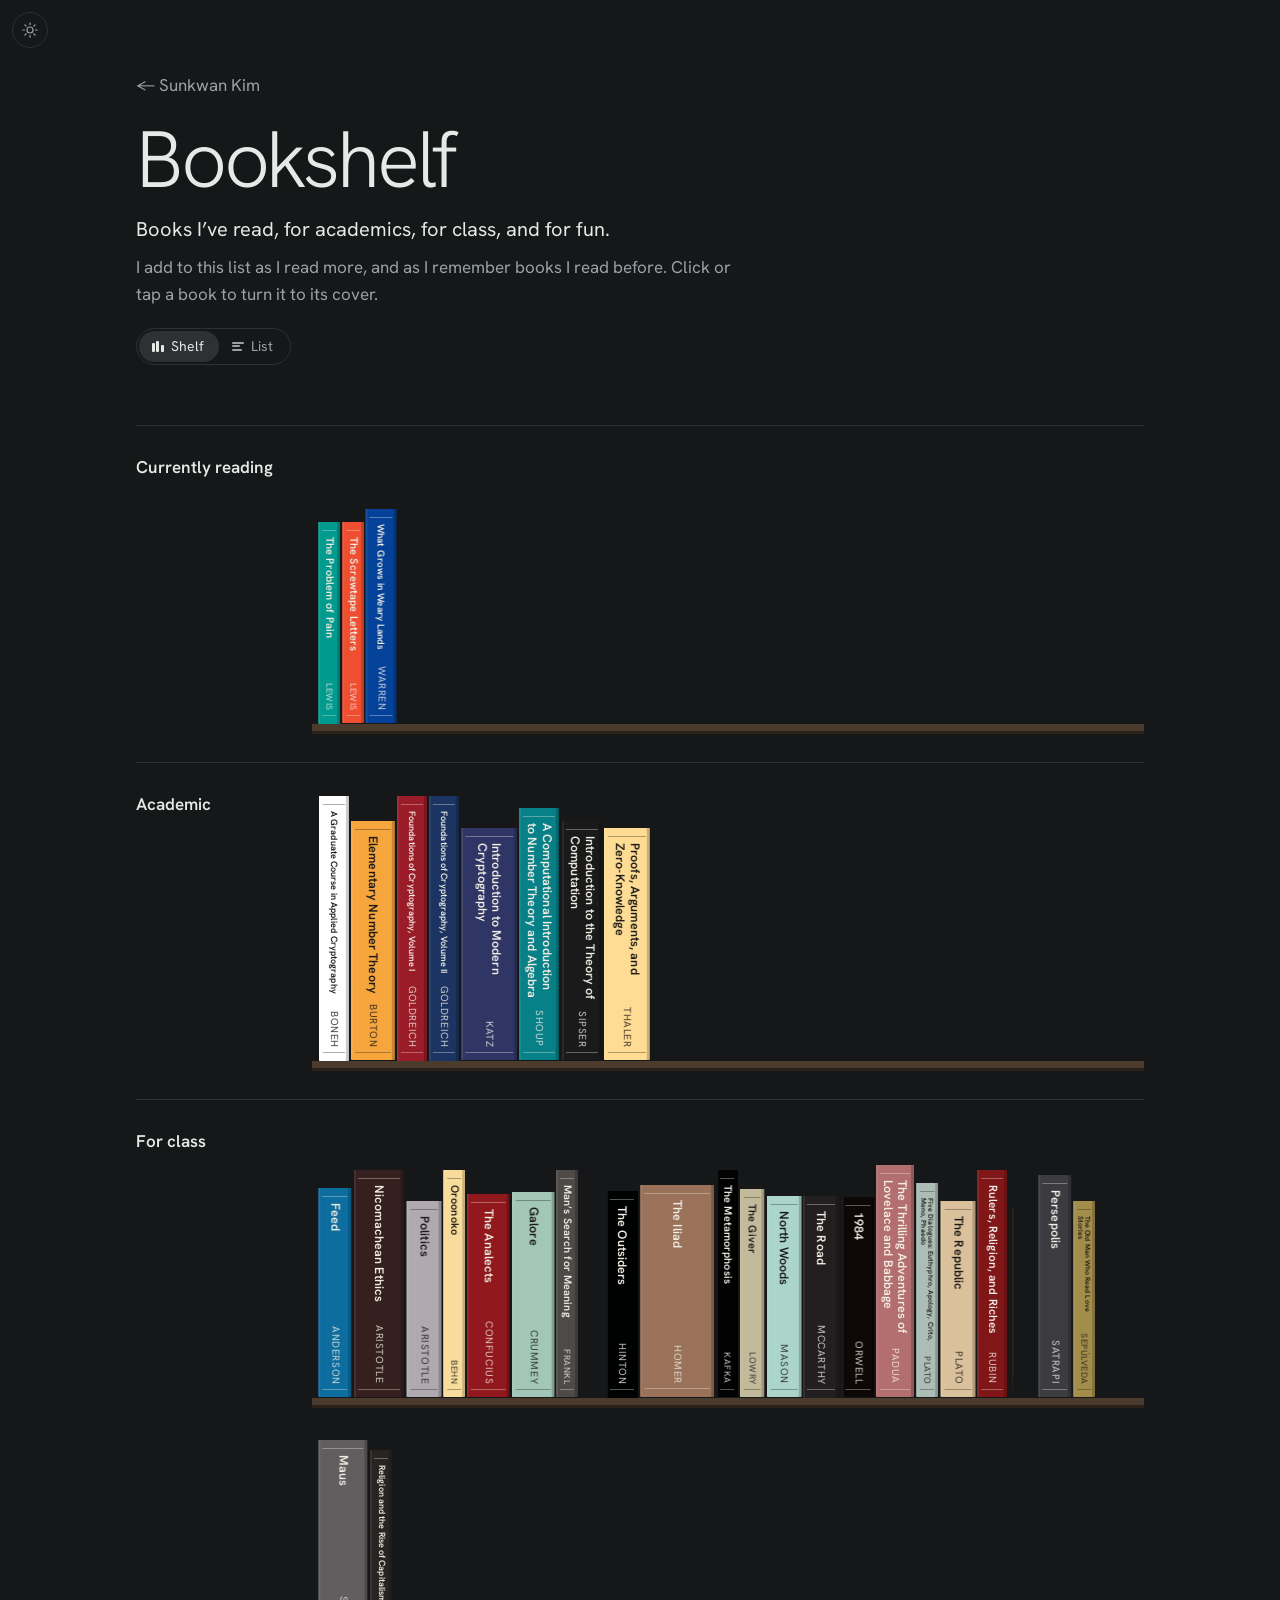
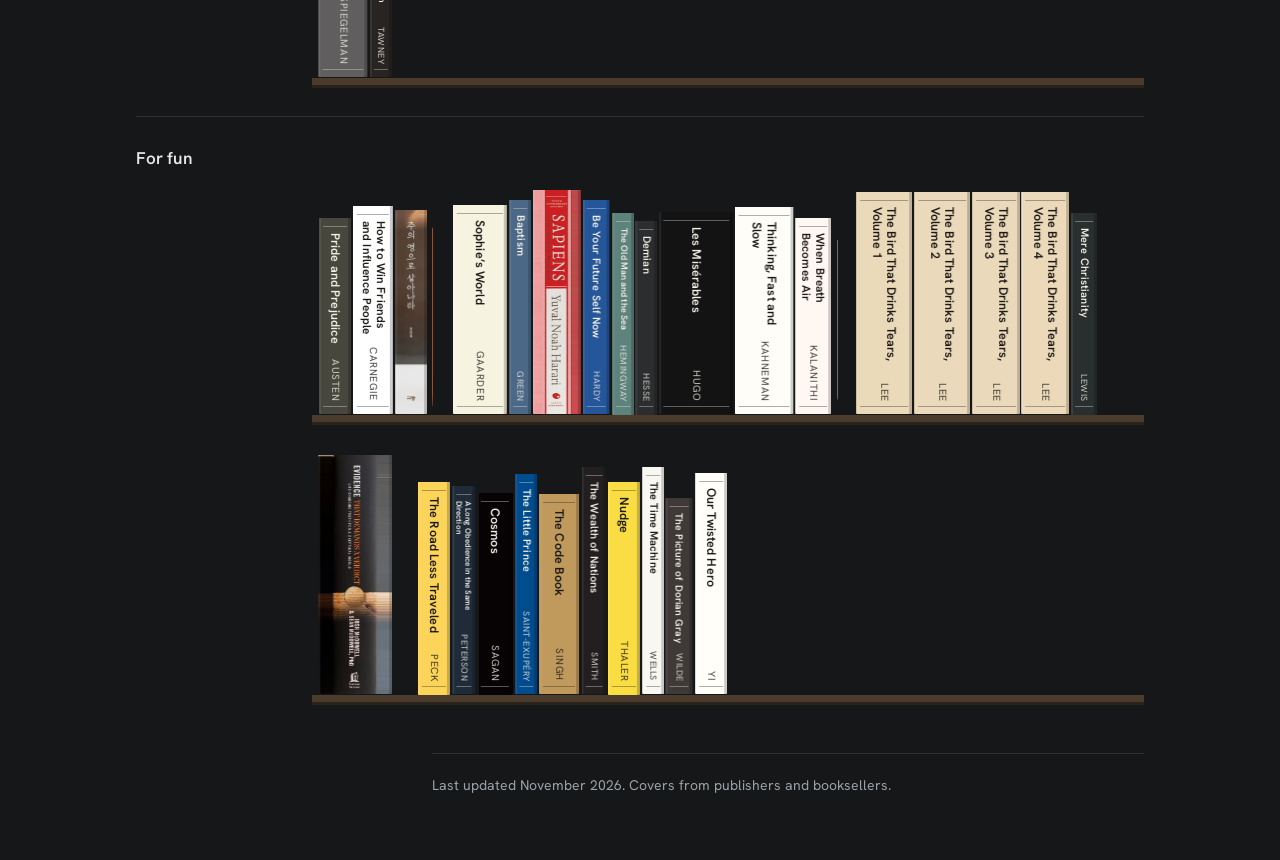
==== commit 61bad958: "Bookshelf: photographed spines for Evidence That Demands a Verdict, Sapiens, No Longer Human Evidenc" ====
--- a/books.html
+++ b/books.html
@@ -463,13 +463,13 @@
             </div>
             <div class="cover-caption" aria-hidden="true"><span class="cc-t">Come Alive by the Spirit of the Lord</span><span class="cc-a">Choi Moon-jeong</span></div>
           </li>
-          <li class="slot thin" style="--h:11.78; --w:1.49; --cr:0.690; --cloth:#b76441; --ink-on:#f3efe6">
+          <li class="slot thin img-spine" style="--h:11.72; --w:1.39; --cr:0.681; --cloth:#a9694c; --ink-on:#f3efe6">
             <button class="hit" type="button" aria-expanded="false"
                     aria-label="No Longer Human (인간 실격) by Dazai, Osamu"></button>
             <div class="book" aria-hidden="true">
-              <div class="face spine-face"><span class="spine-title">No Longer Human</span><span class="spine-author">Dazai</span></div>
-              <div class="face top-face"></div>
-              <div class="face cover-face"><img data-src="covers/no-longer-human.webp" alt="" width="400" height="580"></div>
+              <div class="face spine-face" style="background-image: url(covers/no-longer-human-spine.webp)"><span class="spine-title">No Longer Human</span><span class="spine-author">Dazai</span></div>
+              <div class="face top-face"></div>
+              <div class="face cover-face"><img data-src="covers/no-longer-human.webp" alt="" width="400" height="587"></div>
             </div>
             <div class="cover-caption" aria-hidden="true"><span class="cc-t">No Longer Human</span><span class="cc-a">Osamu Dazai</span></div>
           </li>
@@ -493,11 +493,11 @@
             </div>
             <div class="cover-caption" aria-hidden="true"><span class="cc-t">Baptism: Its Purpose, Practice and Power</span><span class="cc-a">Michael Green</span></div>
           </li>
-          <li class="slot" style="--h:14.02; --w:3.03; --cr:0.669; --cloth:#f8f5ee; --ink-on:#1c1a16">
+          <li class="slot img-spine" style="--h:14.02; --w:3.03; --cr:0.669; --cloth:#f8f5ee; --ink-on:#1c1a16">
             <button class="hit" type="button" aria-expanded="false"
                     aria-label="Sapiens: A Brief History of Humankind by Harari, Yuval Noah"></button>
             <div class="book" aria-hidden="true">
-              <div class="face spine-face"><span class="spine-title">Sapiens</span><span class="spine-author">Harari</span></div>
+              <div class="face spine-face" style="background-image: url(covers/sapiens-a-brief-history-of-humankind-spine.webp)"><span class="spine-title">Sapiens</span><span class="spine-author">Harari</span></div>
               <div class="face top-face"></div>
               <div class="face cover-face"><img data-src="covers/sapiens-a-brief-history-of-humankind.webp" alt="" width="400" height="598"></div>
             </div>
@@ -623,11 +623,11 @@
             </div>
             <div class="cover-caption" aria-hidden="true"><span class="cc-t">Mere Christianity</span><span class="cc-a">C. S. Lewis</span></div>
           </li>
-          <li class="slot" style="--h:14.96; --w:4.60; --cr:0.697; --cloth:#090909; --ink-on:#f3efe6">
+          <li class="slot img-spine" style="--h:14.96; --w:4.60; --cr:0.697; --cloth:#090909; --ink-on:#f3efe6">
             <button class="hit" type="button" aria-expanded="false"
                     aria-label="Evidence That Demands a Verdict by McDowell, Josh"></button>
             <div class="book" aria-hidden="true">
-              <div class="face spine-face"><span class="spine-title">Evidence That Demands a Verdict</span><span class="spine-author">McDowell</span></div>
+              <div class="face spine-face" style="background-image: url(covers/evidence-that-demands-a-verdict-spine.webp)"><span class="spine-title">Evidence That Demands a Verdict</span><span class="spine-author">McDowell</span></div>
               <div class="face top-face"></div>
               <div class="face cover-face"><img data-src="covers/evidence-that-demands-a-verdict.webp" alt="" width="400" height="574"></div>
             </div>
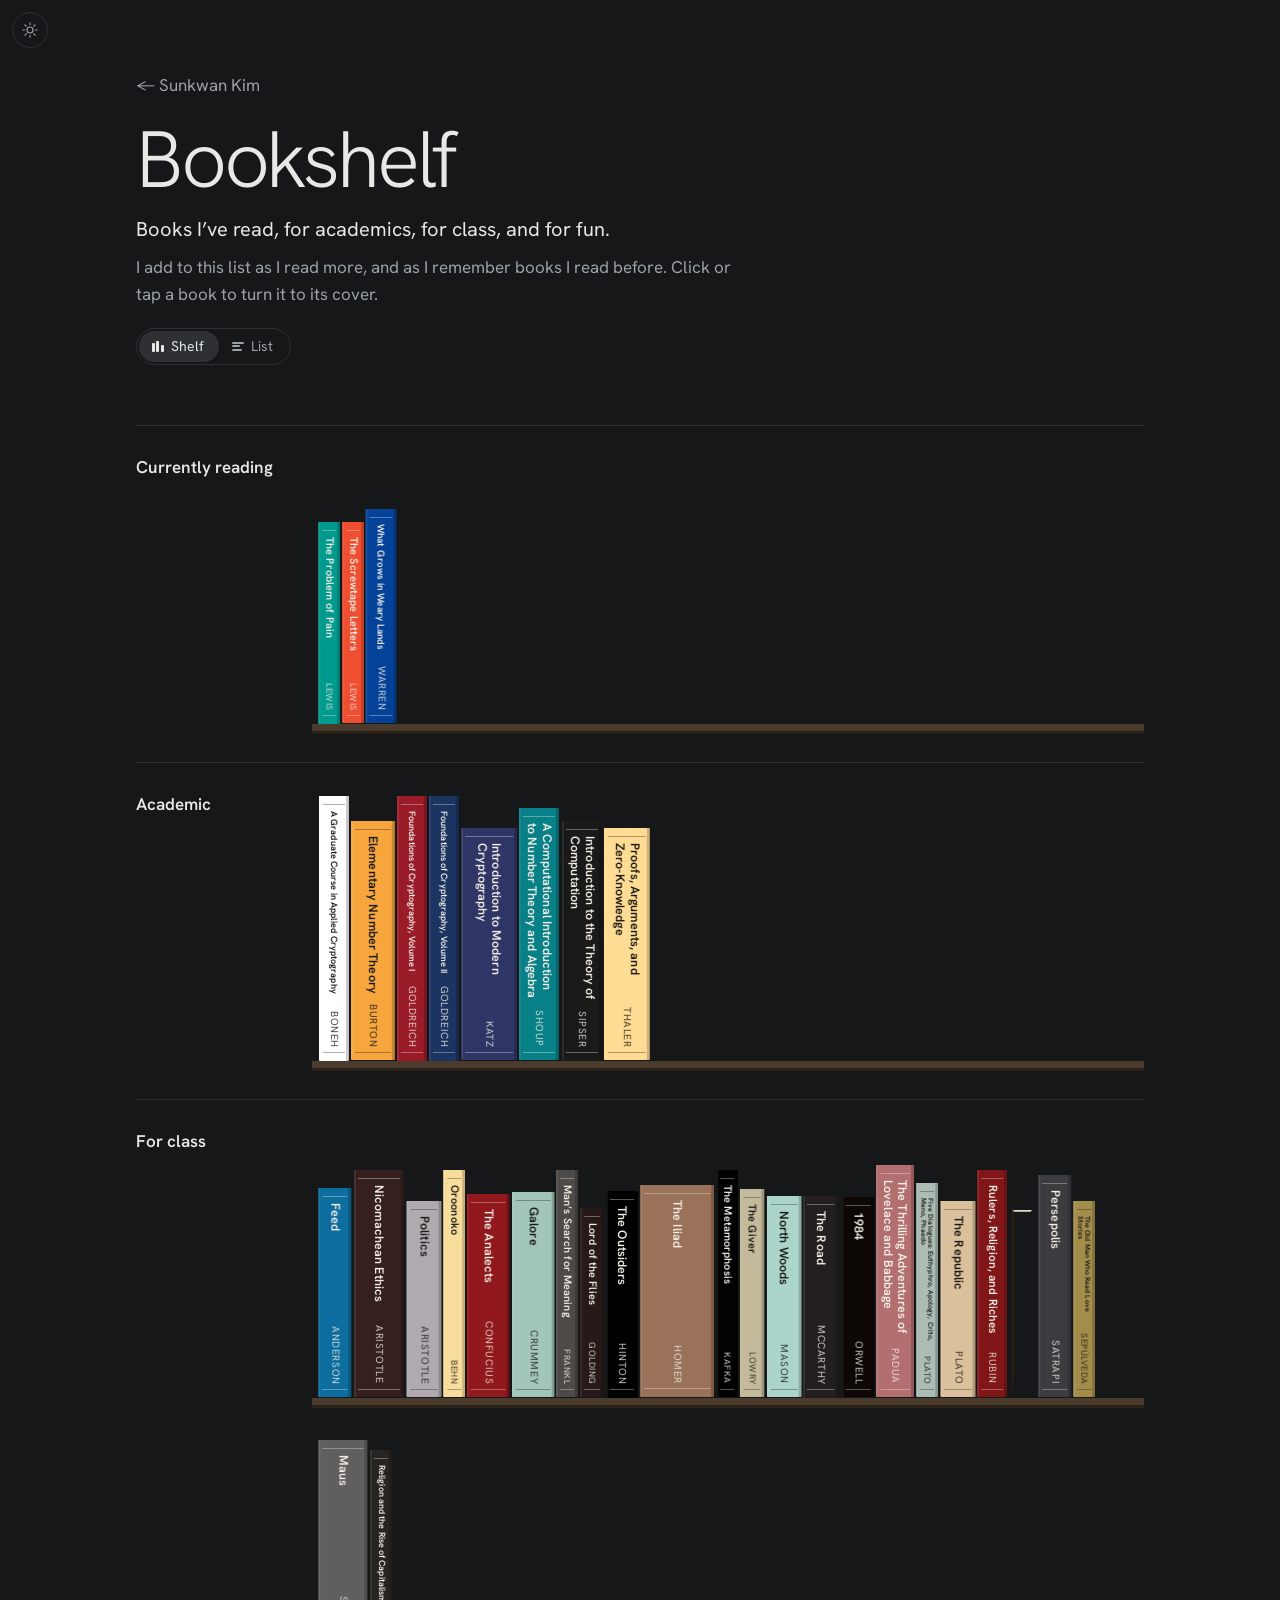
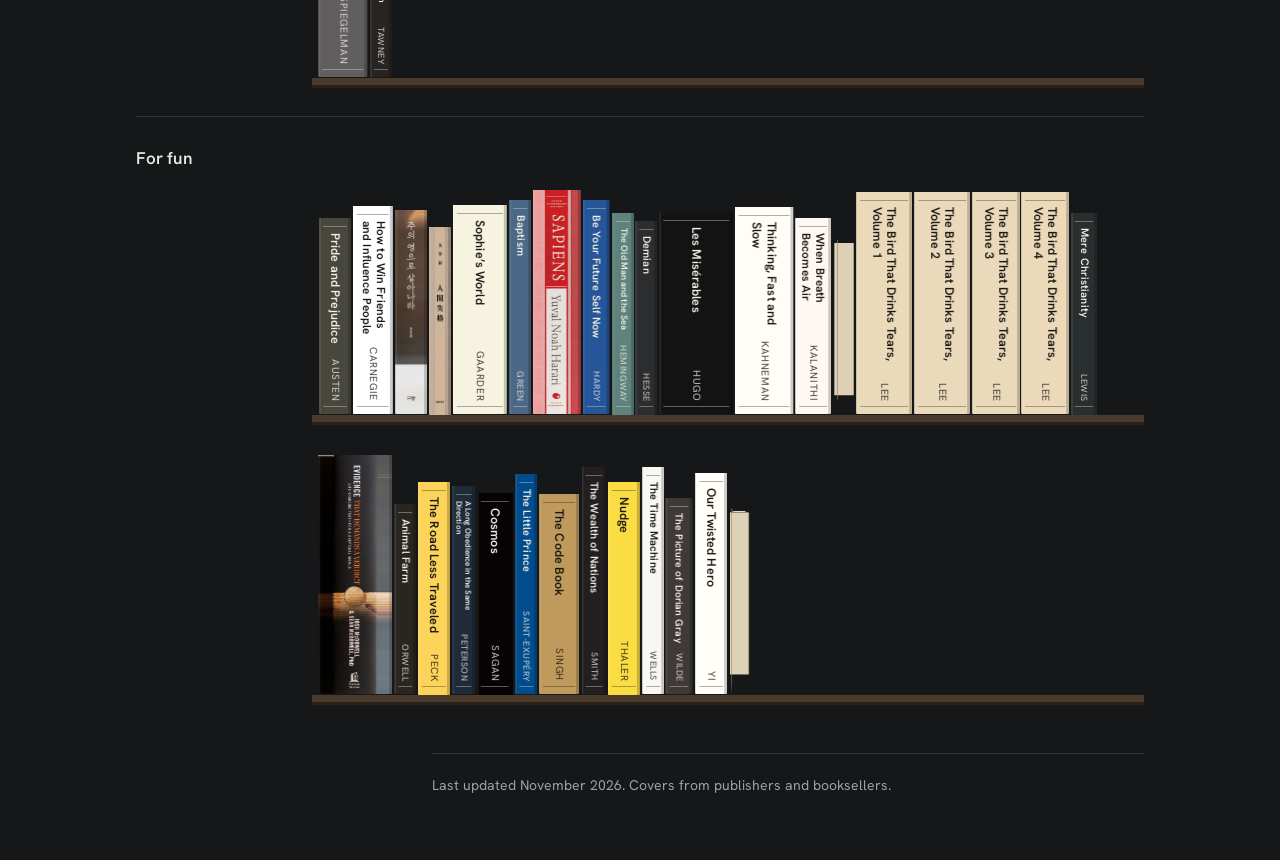
==== commit c1a581b8: "Bookshelf: Sapiens is the Tenth Anniversary Edition Front cover straightened from the user's Amazon " ====
--- a/books.html
+++ b/books.html
@@ -493,13 +493,13 @@
             </div>
             <div class="cover-caption" aria-hidden="true"><span class="cc-t">Baptism: Its Purpose, Practice and Power</span><span class="cc-a">Michael Green</span></div>
           </li>
-          <li class="slot img-spine" style="--h:14.02; --w:3.03; --cr:0.669; --cloth:#f8f5ee; --ink-on:#1c1a16">
+          <li class="slot img-spine" style="--h:14.02; --w:3.03; --cr:0.673; --cloth:#fefdfd; --ink-on:#1c1a16">
             <button class="hit" type="button" aria-expanded="false"
                     aria-label="Sapiens: A Brief History of Humankind by Harari, Yuval Noah"></button>
             <div class="book" aria-hidden="true">
               <div class="face spine-face" style="background-image: url(covers/sapiens-a-brief-history-of-humankind-spine.webp)"><span class="spine-title">Sapiens</span><span class="spine-author">Harari</span></div>
               <div class="face top-face"></div>
-              <div class="face cover-face"><img data-src="covers/sapiens-a-brief-history-of-humankind.webp" alt="" width="400" height="598"></div>
+              <div class="face cover-face"><img data-src="covers/sapiens-a-brief-history-of-humankind.webp" alt="" width="400" height="594"></div>
             </div>
             <div class="cover-caption" aria-hidden="true"><span class="cc-t">Sapiens: A Brief History of Humankind</span><span class="cc-a">Yuval Noah Harari</span></div>
           </li>
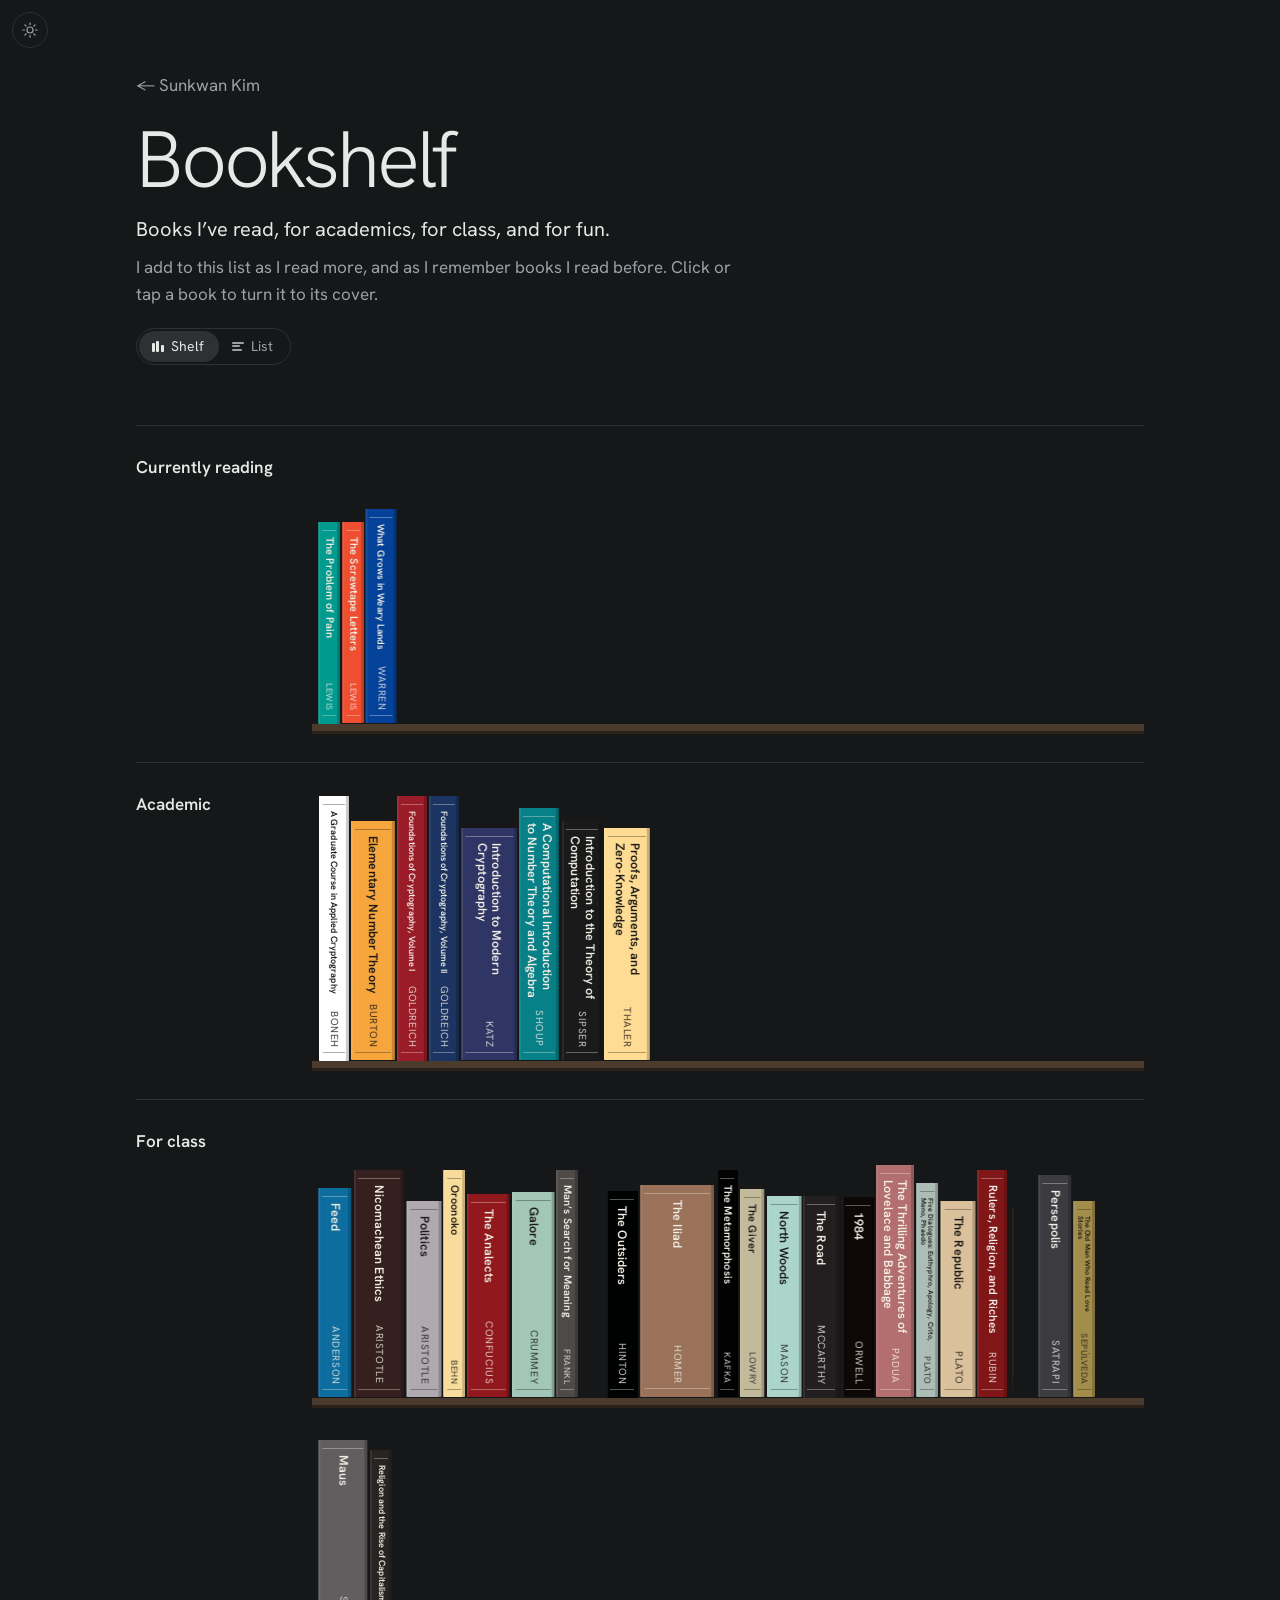
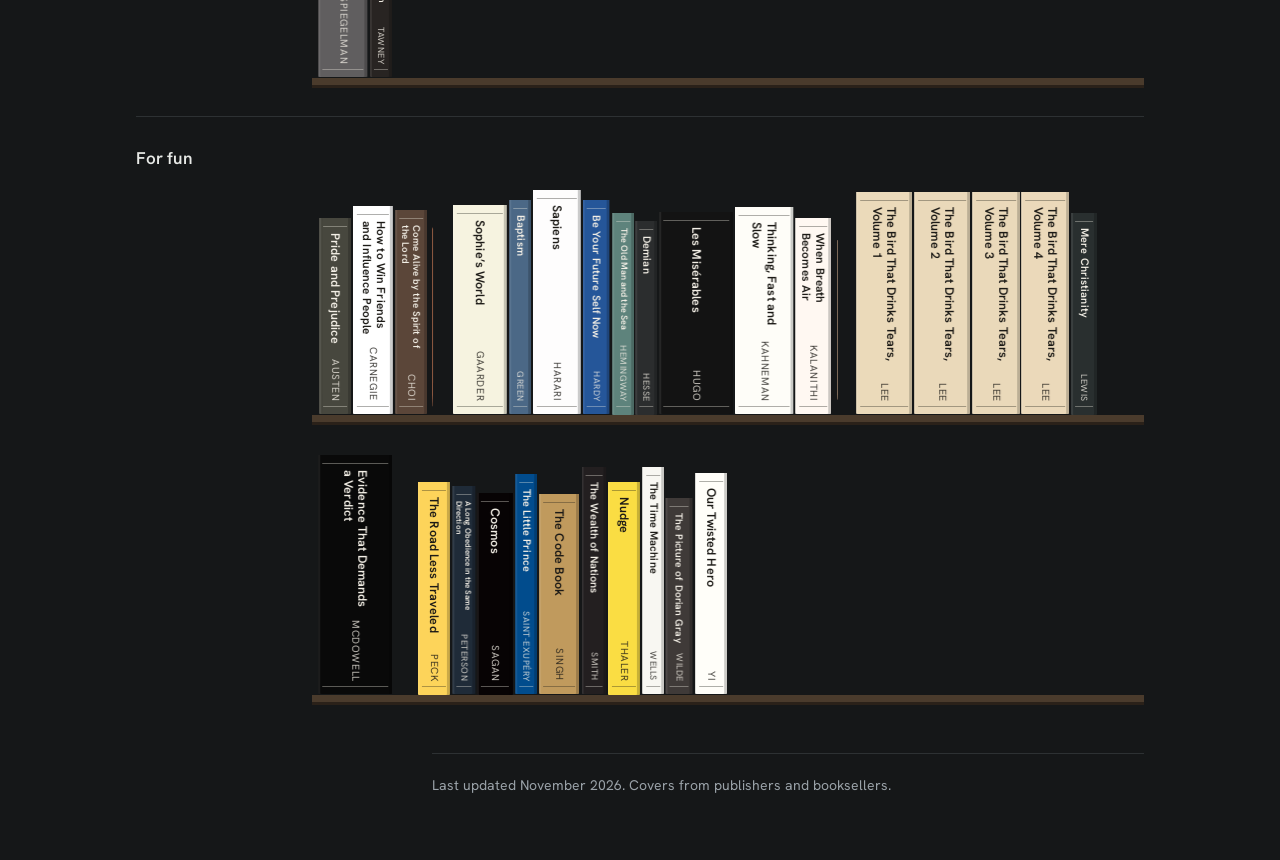
==== commit eb48c354: "Bookshelf: back to drawn text spines for every book Removes the five photographed spines (Come Alive" ====
--- a/books.html
+++ b/books.html
@@ -453,21 +453,21 @@
             </div>
             <div class="cover-caption" aria-hidden="true"><span class="cc-t">How to Win Friends and Influence People</span><span class="cc-a">Dale Carnegie</span></div>
           </li>
-          <li class="slot img-spine" style="--h:12.77; --w:1.98; --cr:0.683; --cloth:#5b4639; --ink-on:#f3efe6">
+          <li class="slot" style="--h:12.77; --w:1.98; --cr:0.683; --cloth:#5b4639; --ink-on:#f3efe6">
             <button class="hit" type="button" aria-expanded="false"
                     aria-label="Come Alive by the Spirit of the Lord (주의 영으로 살아나라) by Choi, Moon-jeong"></button>
             <div class="book" aria-hidden="true">
-              <div class="face spine-face" style="background-image: url(covers/come-alive-by-the-spirit-of-the-lord-spine.webp)"><span class="spine-title">Come Alive by the Spirit of the Lord</span><span class="spine-author">Choi</span></div>
+              <div class="face spine-face"><span class="spine-title">Come Alive by the Spirit of the Lord</span><span class="spine-author">Choi</span></div>
               <div class="face top-face"></div>
               <div class="face cover-face"><img data-src="covers/come-alive-by-the-spirit-of-the-lord.webp" alt="" width="400" height="586"></div>
             </div>
             <div class="cover-caption" aria-hidden="true"><span class="cc-t">Come Alive by the Spirit of the Lord</span><span class="cc-a">Choi Moon-jeong</span></div>
           </li>
-          <li class="slot thin img-spine" style="--h:11.72; --w:1.39; --cr:0.681; --cloth:#a9694c; --ink-on:#f3efe6">
+          <li class="slot thin" style="--h:11.72; --w:1.39; --cr:0.681; --cloth:#a9694c; --ink-on:#f3efe6">
             <button class="hit" type="button" aria-expanded="false"
                     aria-label="No Longer Human (인간 실격) by Dazai, Osamu"></button>
             <div class="book" aria-hidden="true">
-              <div class="face spine-face" style="background-image: url(covers/no-longer-human-spine.webp)"><span class="spine-title">No Longer Human</span><span class="spine-author">Dazai</span></div>
+              <div class="face spine-face"><span class="spine-title">No Longer Human</span><span class="spine-author">Dazai</span></div>
               <div class="face top-face"></div>
               <div class="face cover-face"><img data-src="covers/no-longer-human.webp" alt="" width="400" height="587"></div>
             </div>
@@ -493,11 +493,11 @@
             </div>
             <div class="cover-caption" aria-hidden="true"><span class="cc-t">Baptism: Its Purpose, Practice and Power</span><span class="cc-a">Michael Green</span></div>
           </li>
-          <li class="slot img-spine" style="--h:14.02; --w:3.03; --cr:0.673; --cloth:#fefdfd; --ink-on:#1c1a16">
+          <li class="slot" style="--h:14.02; --w:3.03; --cr:0.673; --cloth:#fefdfd; --ink-on:#1c1a16">
             <button class="hit" type="button" aria-expanded="false"
                     aria-label="Sapiens: A Brief History of Humankind by Harari, Yuval Noah"></button>
             <div class="book" aria-hidden="true">
-              <div class="face spine-face" style="background-image: url(covers/sapiens-a-brief-history-of-humankind-spine.webp)"><span class="spine-title">Sapiens</span><span class="spine-author">Harari</span></div>
+              <div class="face spine-face"><span class="spine-title">Sapiens</span><span class="spine-author">Harari</span></div>
               <div class="face top-face"></div>
               <div class="face cover-face"><img data-src="covers/sapiens-a-brief-history-of-humankind.webp" alt="" width="400" height="594"></div>
             </div>
@@ -623,11 +623,11 @@
             </div>
             <div class="cover-caption" aria-hidden="true"><span class="cc-t">Mere Christianity</span><span class="cc-a">C. S. Lewis</span></div>
           </li>
-          <li class="slot img-spine" style="--h:14.96; --w:4.60; --cr:0.697; --cloth:#090909; --ink-on:#f3efe6">
+          <li class="slot" style="--h:14.96; --w:4.60; --cr:0.697; --cloth:#090909; --ink-on:#f3efe6">
             <button class="hit" type="button" aria-expanded="false"
                     aria-label="Evidence That Demands a Verdict by McDowell, Josh"></button>
             <div class="book" aria-hidden="true">
-              <div class="face spine-face" style="background-image: url(covers/evidence-that-demands-a-verdict-spine.webp)"><span class="spine-title">Evidence That Demands a Verdict</span><span class="spine-author">McDowell</span></div>
+              <div class="face spine-face"><span class="spine-title">Evidence That Demands a Verdict</span><span class="spine-author">McDowell</span></div>
               <div class="face top-face"></div>
               <div class="face cover-face"><img data-src="covers/evidence-that-demands-a-verdict.webp" alt="" width="400" height="574"></div>
             </div>
@@ -743,11 +743,11 @@
             </div>
             <div class="cover-caption" aria-hidden="true"><span class="cc-t">Our Twisted Hero</span><span class="cc-a">Yi Munyeol</span></div>
           </li>
-          <li class="slot thin img-spine" style="--h:11.66; --w:1.35; --cr:0.681; --cloth:#a69163; --ink-on:#1c1a16">
+          <li class="slot thin" style="--h:11.66; --w:1.35; --cr:0.681; --cloth:#a69163; --ink-on:#1c1a16">
             <button class="hit" type="button" aria-expanded="false"
                     aria-label="Sky, Wind, Star and Poem (하늘과 바람과 별과 시) by Yun, Dong-ju"></button>
             <div class="book" aria-hidden="true">
-              <div class="face spine-face" style="background-image: url(covers/sky-wind-star-and-poem-spine.webp)"><span class="spine-title">Sky, Wind, Star and Poem</span><span class="spine-author">Yun</span></div>
+              <div class="face spine-face"><span class="spine-title">Sky, Wind, Star and Poem</span><span class="spine-author">Yun</span></div>
               <div class="face top-face"></div>
               <div class="face cover-face"><img data-src="covers/sky-wind-star-and-poem.webp" alt="" width="400" height="587"></div>
             </div>
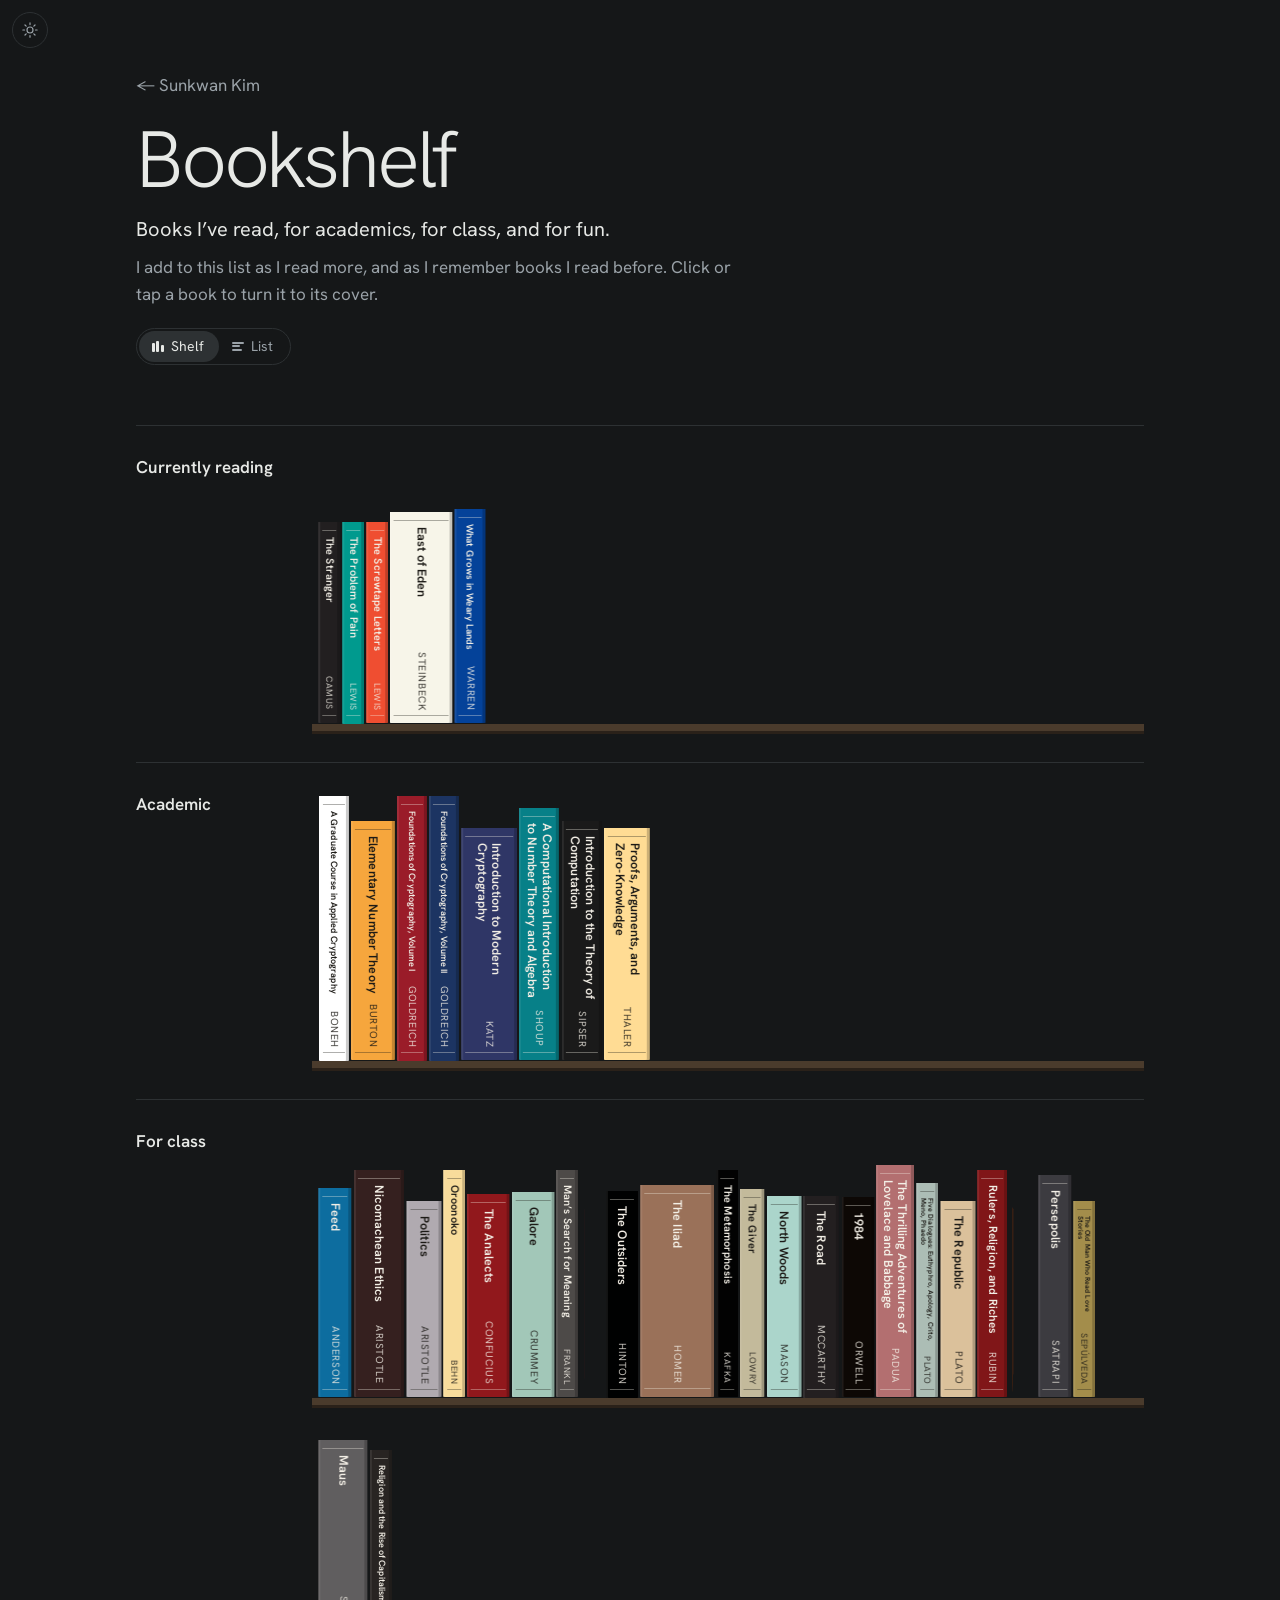
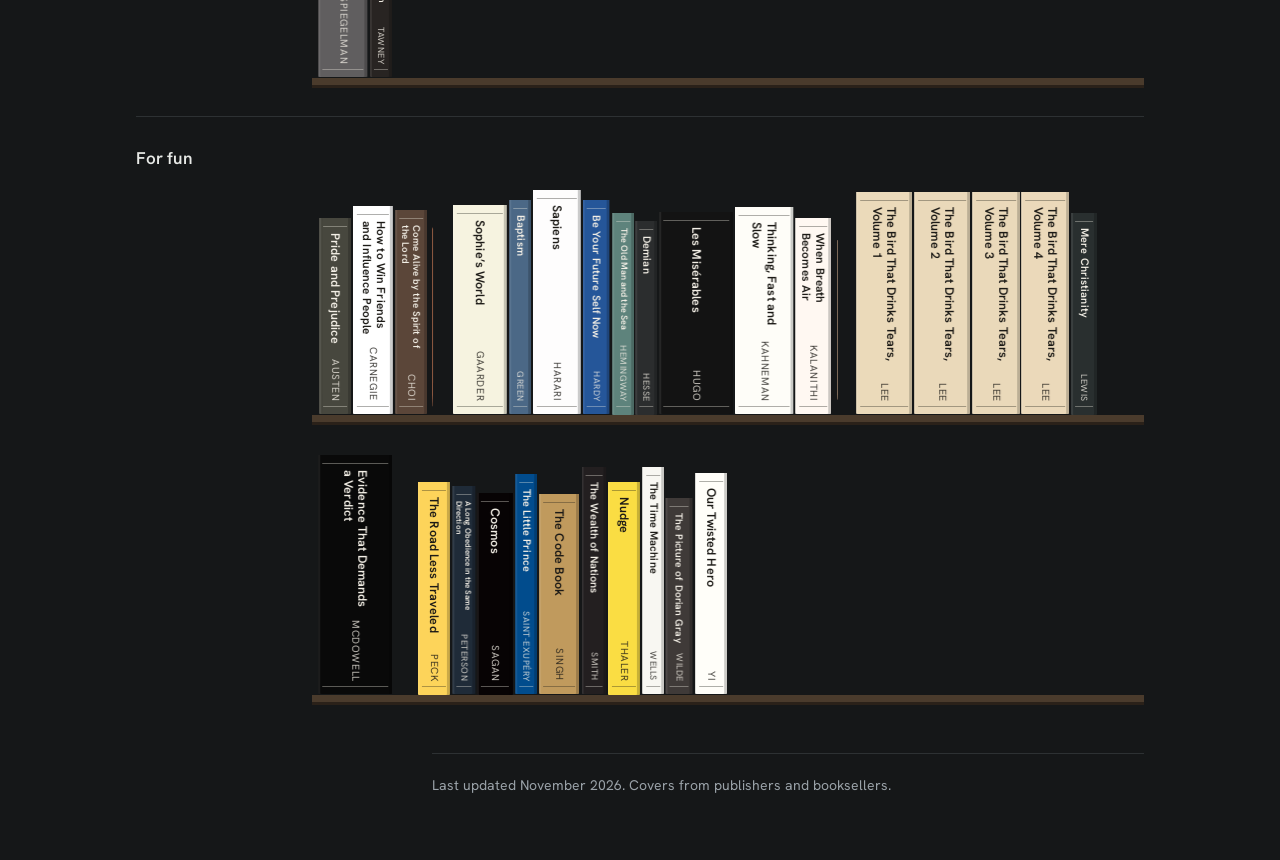
==== commit 5b4794e6: "Bookshelf: currently reading The Stranger and East of Eden Co-Authored-By: Claude Opus 5.5 <noreply@" ====
--- a/books.html
+++ b/books.html
@@ -62,6 +62,16 @@
       <h2 id="reading">Currently reading</h2>
       <div class="rows">
         <ul class="shelf" role="list">
+          <li class="slot thin" style="--h:12.55; --w:1.35; --cr:0.647; --cloth:#221f20; --ink-on:#f3efe6">
+            <button class="hit" type="button" aria-expanded="false"
+                    aria-label="The Stranger by Camus, Albert"></button>
+            <div class="book" aria-hidden="true">
+              <div class="face spine-face"><span class="spine-title">The Stranger</span><span class="spine-author">Camus</span></div>
+              <div class="face top-face"></div>
+              <div class="face cover-face"><img data-src="covers/the-stranger.webp" alt="" width="400" height="618"></div>
+            </div>
+            <div class="cover-caption" aria-hidden="true"><span class="cc-t">The Stranger</span><span class="cc-a">Albert Camus</span></div>
+          </li>
           <li class="slot thin" style="--h:12.60; --w:1.35; --cr:0.662; --cloth:#009a8e; --ink-on:#f3efe6">
             <button class="hit" type="button" aria-expanded="false"
                     aria-label="The Problem of Pain by Lewis, C. S."></button>
@@ -81,6 +91,16 @@
               <div class="face cover-face"><img data-src="covers/the-screwtape-letters.webp" alt="" width="400" height="604"></div>
             </div>
             <div class="cover-caption" aria-hidden="true"><span class="cc-t">The Screwtape Letters</span><span class="cc-a">C. S. Lewis</span></div>
+          </li>
+          <li class="slot" style="--h:13.20; --w:3.93; --cr:0.667; --cloth:#f7f5e9; --ink-on:#1c1a16">
+            <button class="hit" type="button" aria-expanded="false"
+                    aria-label="East of Eden by Steinbeck, John"></button>
+            <div class="book" aria-hidden="true">
+              <div class="face spine-face"><span class="spine-title">East of Eden</span><span class="spine-author">Steinbeck</span></div>
+              <div class="face top-face"></div>
+              <div class="face cover-face"><img data-src="covers/east-of-eden.webp" alt="" width="400" height="600"></div>
+            </div>
+            <div class="cover-caption" aria-hidden="true"><span class="cc-t">East of Eden</span><span class="cc-a">John Steinbeck</span></div>
           </li>
           <li class="slot" style="--h:13.39; --w:1.94; --cr:0.667; --cloth:#044299; --ink-on:#f3efe6">
             <button class="hit" type="button" aria-expanded="false"
@@ -762,8 +782,10 @@
       <h2 id="reading-list">Currently reading</h2>
       <div class="rows">
         <ol class="book-list" role="list">
+          <li><span class="bl-t">The Stranger</span><span class="bl-a">Camus, Albert</span></li>
           <li><span class="bl-t">The Problem of Pain</span><span class="bl-a">Lewis, C. S.</span></li>
           <li><span class="bl-t">The Screwtape Letters</span><span class="bl-a">Lewis, C. S.</span></li>
+          <li><span class="bl-t">East of Eden</span><span class="bl-a">Steinbeck, John</span></li>
           <li><span class="bl-t">What Grows in Weary Lands: On Christian Resilience</span><span class="bl-a">Warren, Tish Harrison</span></li>
         </ol>
       </div>
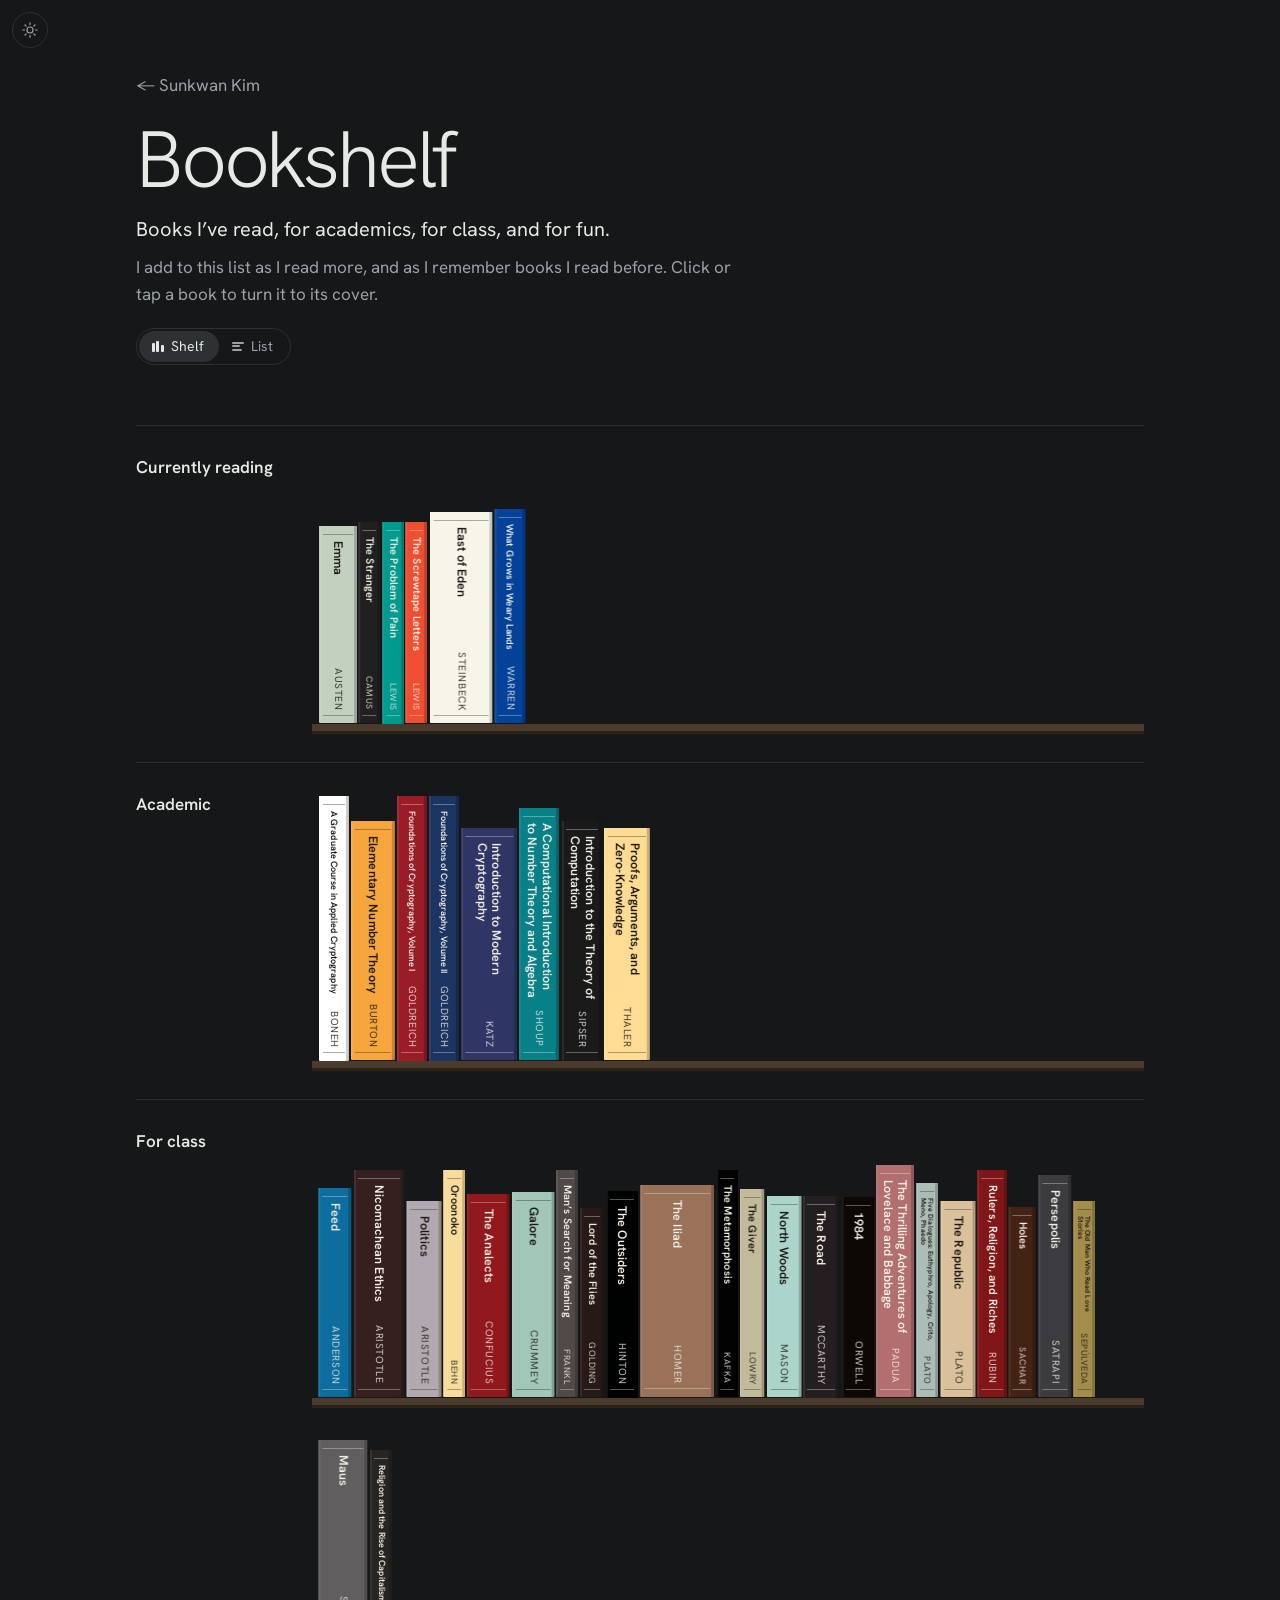
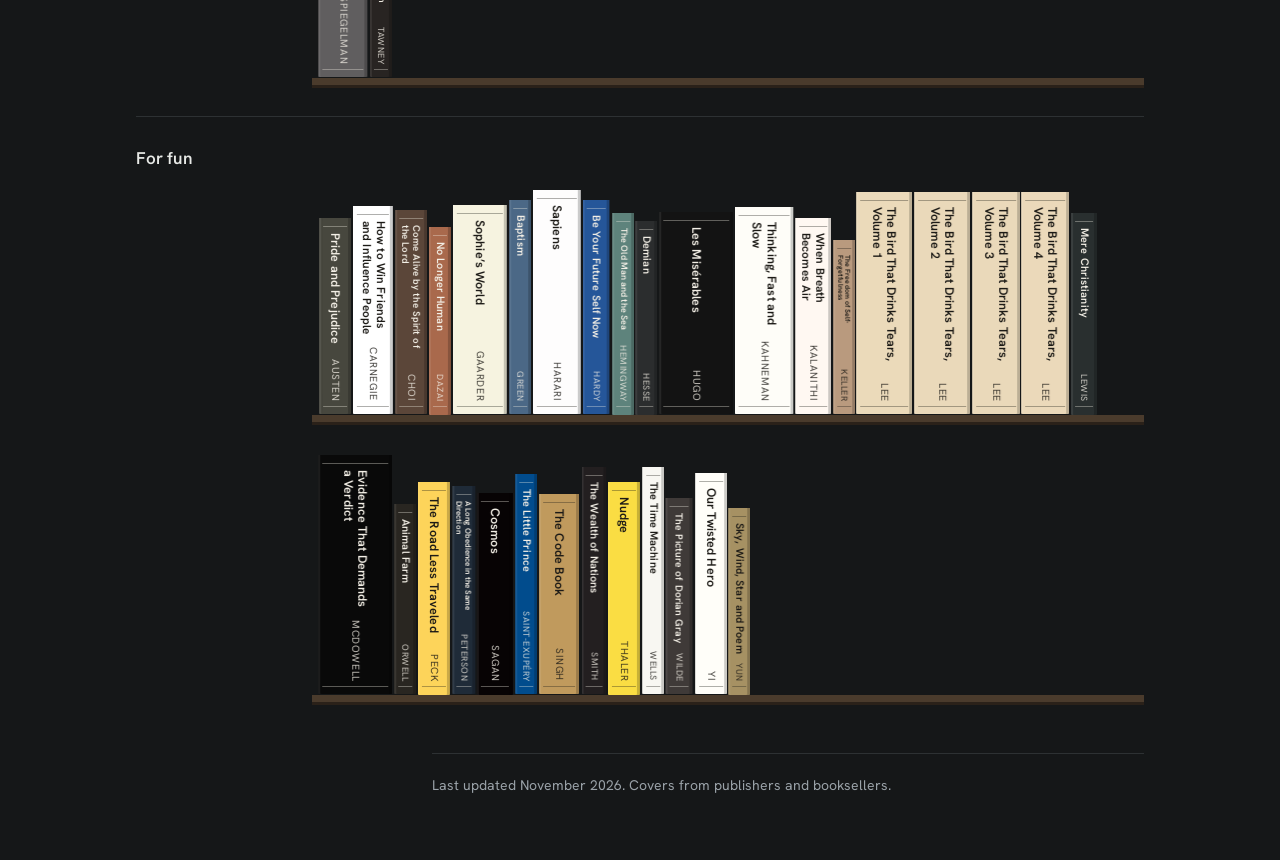
==== commit 39c92cf2: "Bookshelf: currently reading Emma Co-Authored-By: Claude Opus 5.5 <noreply@anthropic.com>" ====
--- a/books.html
+++ b/books.html
@@ -62,6 +62,16 @@
       <h2 id="reading">Currently reading</h2>
       <div class="rows">
         <ul class="shelf" role="list">
+          <li class="slot" style="--h:12.33; --w:2.37; --cr:0.651; --cloth:#c4d0bf; --ink-on:#1c1a16">
+            <button class="hit" type="button" aria-expanded="false"
+                    aria-label="Emma by Austen, Jane"></button>
+            <div class="book" aria-hidden="true">
+              <div class="face spine-face"><span class="spine-title">Emma</span><span class="spine-author">Austen</span></div>
+              <div class="face top-face"></div>
+              <div class="face cover-face"><img data-src="covers/emma.webp" alt="" width="400" height="614"></div>
+            </div>
+            <div class="cover-caption" aria-hidden="true"><span class="cc-t">Emma</span><span class="cc-a">Jane Austen</span></div>
+          </li>
           <li class="slot thin" style="--h:12.55; --w:1.35; --cr:0.647; --cloth:#221f20; --ink-on:#f3efe6">
             <button class="hit" type="button" aria-expanded="false"
                     aria-label="The Stranger by Camus, Albert"></button>
@@ -782,6 +792,7 @@
       <h2 id="reading-list">Currently reading</h2>
       <div class="rows">
         <ol class="book-list" role="list">
+          <li><span class="bl-t">Emma</span><span class="bl-a">Austen, Jane</span></li>
           <li><span class="bl-t">The Stranger</span><span class="bl-a">Camus, Albert</span></li>
           <li><span class="bl-t">The Problem of Pain</span><span class="bl-a">Lewis, C. S.</span></li>
           <li><span class="bl-t">The Screwtape Letters</span><span class="bl-a">Lewis, C. S.</span></li>
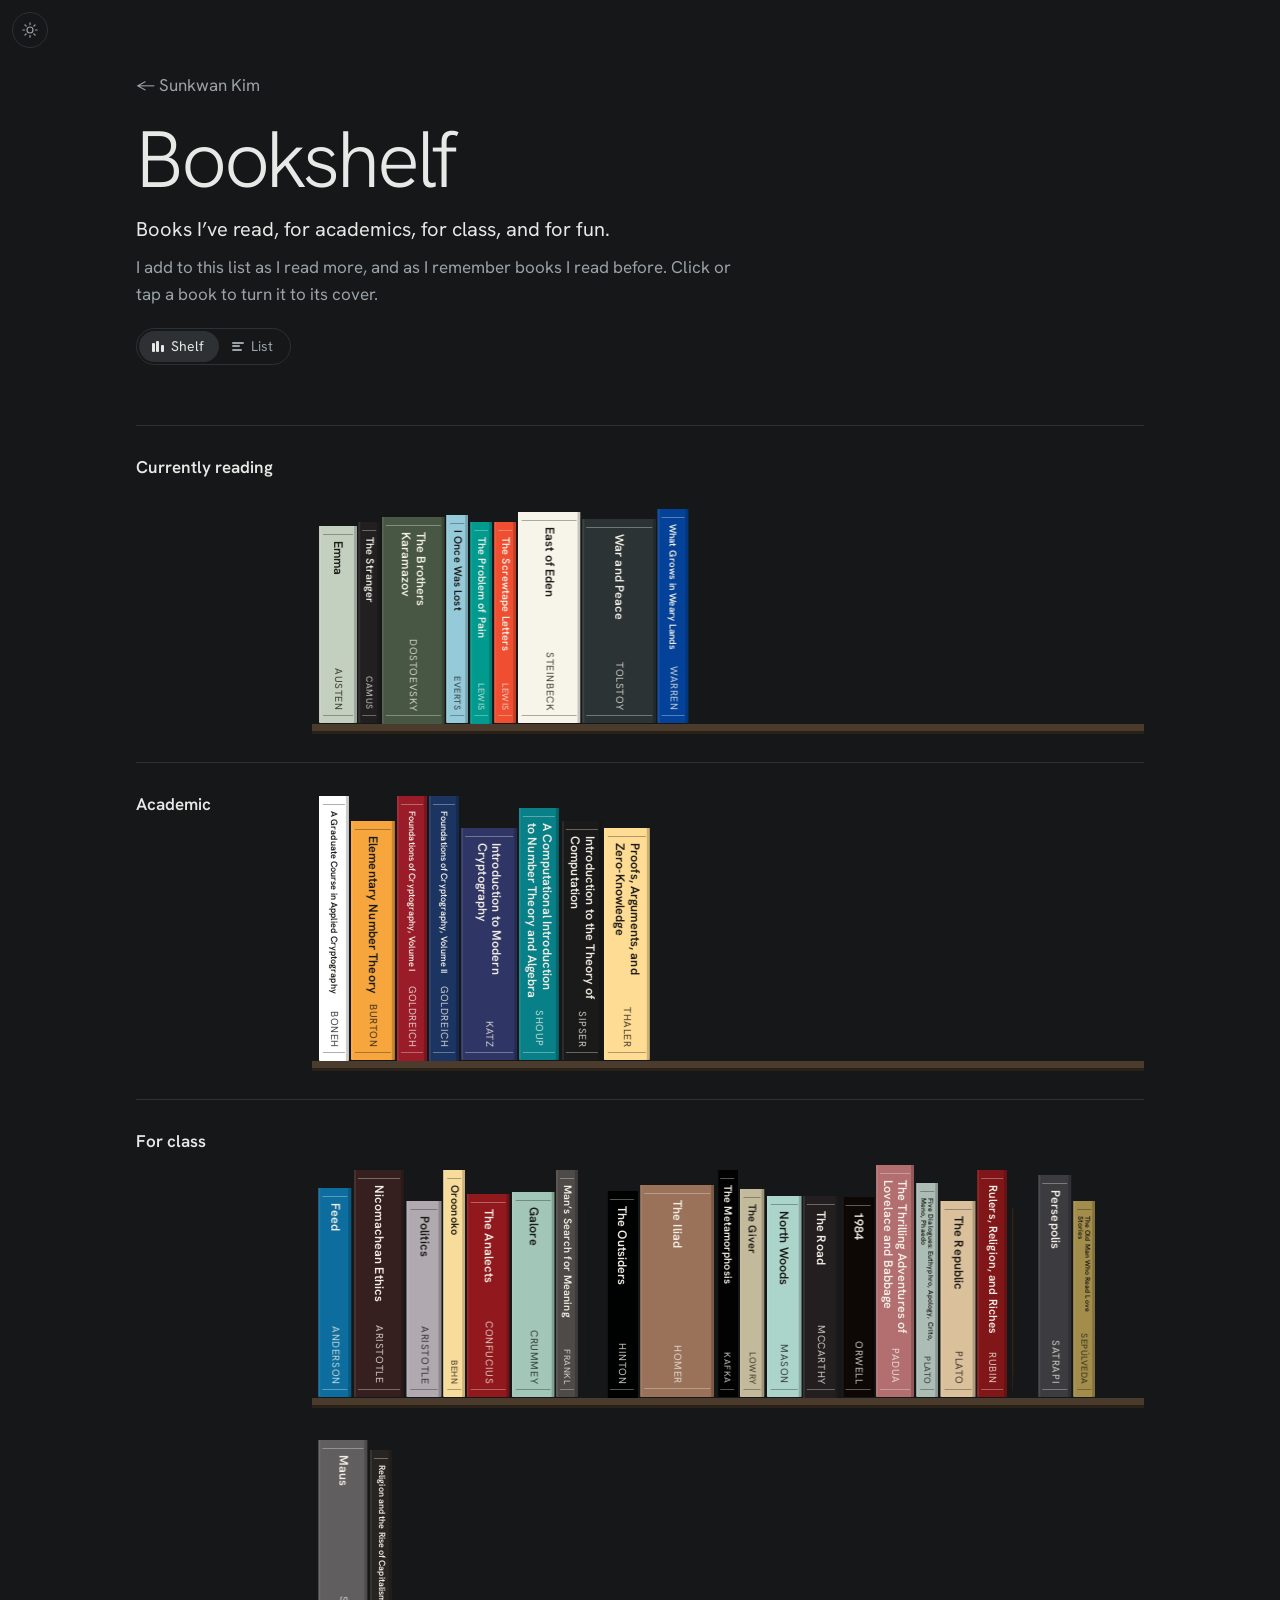
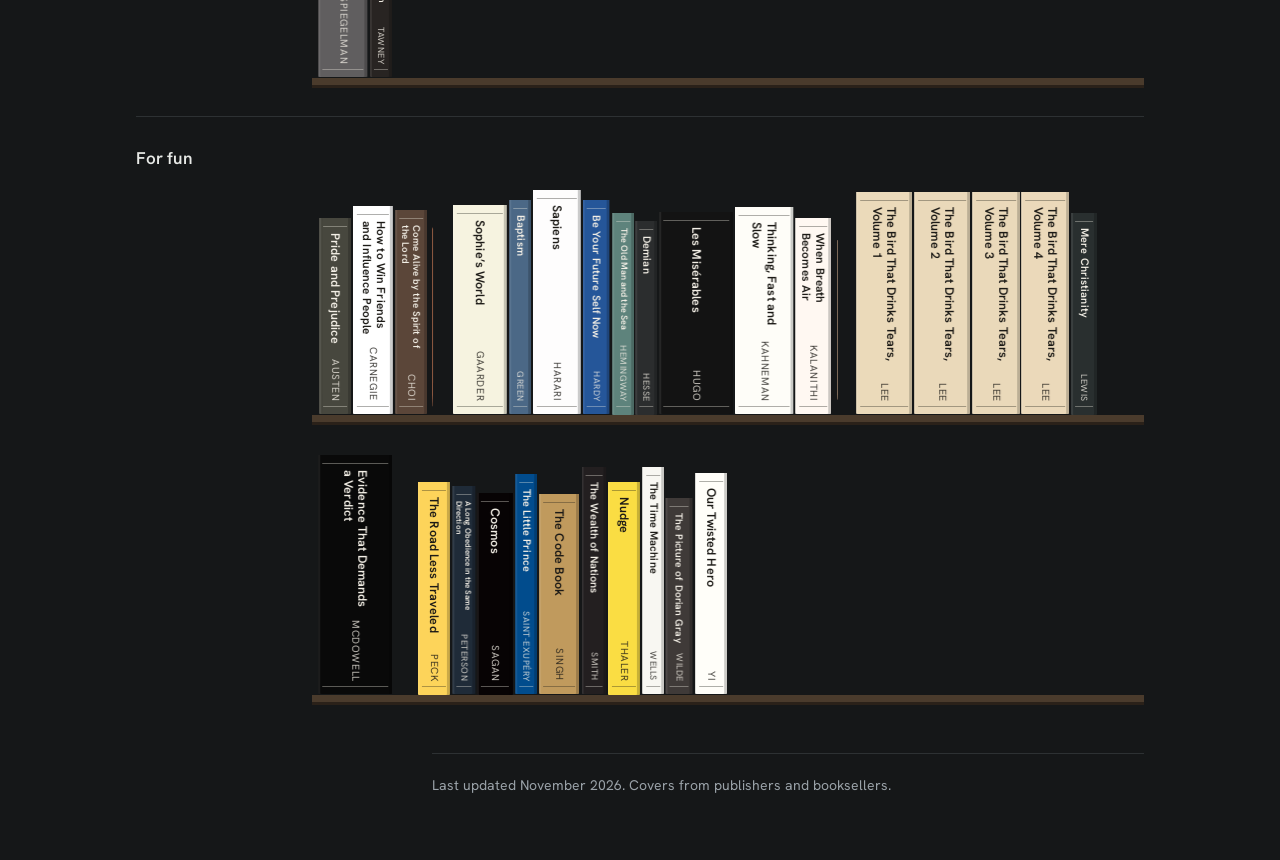
==== commit 9cd994f9: "Bookshelf: currently reading War and Peace, The Brothers Karamazov, I Once Was Lost Co-Authored-By: " ====
--- a/books.html
+++ b/books.html
@@ -82,6 +82,26 @@
             </div>
             <div class="cover-caption" aria-hidden="true"><span class="cc-t">The Stranger</span><span class="cc-a">Albert Camus</span></div>
           </li>
+          <li class="slot" style="--h:12.91; --w:3.91; --cr:0.653; --cloth:#485744; --ink-on:#f3efe6">
+            <button class="hit" type="button" aria-expanded="false"
+                    aria-label="The Brothers Karamazov by Dostoevsky, Fyodor"></button>
+            <div class="book" aria-hidden="true">
+              <div class="face spine-face"><span class="spine-title">The Brothers Karamazov</span><span class="spine-author">Dostoevsky</span></div>
+              <div class="face top-face"></div>
+              <div class="face cover-face"><img data-src="covers/the-brothers-karamazov.webp" alt="" width="400" height="613"></div>
+            </div>
+            <div class="cover-caption" aria-hidden="true"><span class="cc-t">The Brothers Karamazov</span><span class="cc-a">Fyodor Dostoevsky</span></div>
+          </li>
+          <li class="slot thin" style="--h:13.00; --w:1.35; --cr:0.667; --cloth:#94cad9; --ink-on:#1c1a16">
+            <button class="hit" type="button" aria-expanded="false"
+                    aria-label="I Once Was Lost: What Postmodern Skeptics Taught Us About Their Path to Jesus by Everts, Don, and Doug Schaupp"></button>
+            <div class="book" aria-hidden="true">
+              <div class="face spine-face"><span class="spine-title">I Once Was Lost</span><span class="spine-author">Everts</span></div>
+              <div class="face top-face"></div>
+              <div class="face cover-face"><img data-src="covers/i-once-was-lost-what-postmodern-skeptics-taught-us-about-the.webp" alt="" width="400" height="600"></div>
+            </div>
+            <div class="cover-caption" aria-hidden="true"><span class="cc-t">I Once Was Lost: What Postmodern Skeptics Taught Us About Their Path to Jesus</span><span class="cc-a">Don Everts and Doug Schaupp</span></div>
+          </li>
           <li class="slot thin" style="--h:12.60; --w:1.35; --cr:0.662; --cloth:#009a8e; --ink-on:#f3efe6">
             <button class="hit" type="button" aria-expanded="false"
                     aria-label="The Problem of Pain by Lewis, C. S."></button>
@@ -111,6 +131,16 @@
               <div class="face cover-face"><img data-src="covers/east-of-eden.webp" alt="" width="400" height="600"></div>
             </div>
             <div class="cover-caption" aria-hidden="true"><span class="cc-t">East of Eden</span><span class="cc-a">John Steinbeck</span></div>
+          </li>
+          <li class="slot" style="--h:12.77; --w:4.60; --cr:0.653; --cloth:#2b3335; --ink-on:#f3efe6">
+            <button class="hit" type="button" aria-expanded="false"
+                    aria-label="War and Peace by Tolstoy, Leo"></button>
+            <div class="book" aria-hidden="true">
+              <div class="face spine-face"><span class="spine-title">War and Peace</span><span class="spine-author">Tolstoy</span></div>
+              <div class="face top-face"></div>
+              <div class="face cover-face"><img data-src="covers/war-and-peace.webp" alt="" width="400" height="613"></div>
+            </div>
+            <div class="cover-caption" aria-hidden="true"><span class="cc-t">War and Peace</span><span class="cc-a">Leo Tolstoy</span></div>
           </li>
           <li class="slot" style="--h:13.39; --w:1.94; --cr:0.667; --cloth:#044299; --ink-on:#f3efe6">
             <button class="hit" type="button" aria-expanded="false"
@@ -794,9 +824,12 @@
         <ol class="book-list" role="list">
           <li><span class="bl-t">Emma</span><span class="bl-a">Austen, Jane</span></li>
           <li><span class="bl-t">The Stranger</span><span class="bl-a">Camus, Albert</span></li>
+          <li><span class="bl-t">The Brothers Karamazov</span><span class="bl-a">Dostoevsky, Fyodor</span></li>
+          <li><span class="bl-t">I Once Was Lost: What Postmodern Skeptics Taught Us About Their Path to Jesus</span><span class="bl-a">Everts, Don, and Doug Schaupp</span></li>
           <li><span class="bl-t">The Problem of Pain</span><span class="bl-a">Lewis, C. S.</span></li>
           <li><span class="bl-t">The Screwtape Letters</span><span class="bl-a">Lewis, C. S.</span></li>
           <li><span class="bl-t">East of Eden</span><span class="bl-a">Steinbeck, John</span></li>
+          <li><span class="bl-t">War and Peace</span><span class="bl-a">Tolstoy, Leo</span></li>
           <li><span class="bl-t">What Grows in Weary Lands: On Christian Resilience</span><span class="bl-a">Warren, Tish Harrison</span></li>
         </ol>
       </div>
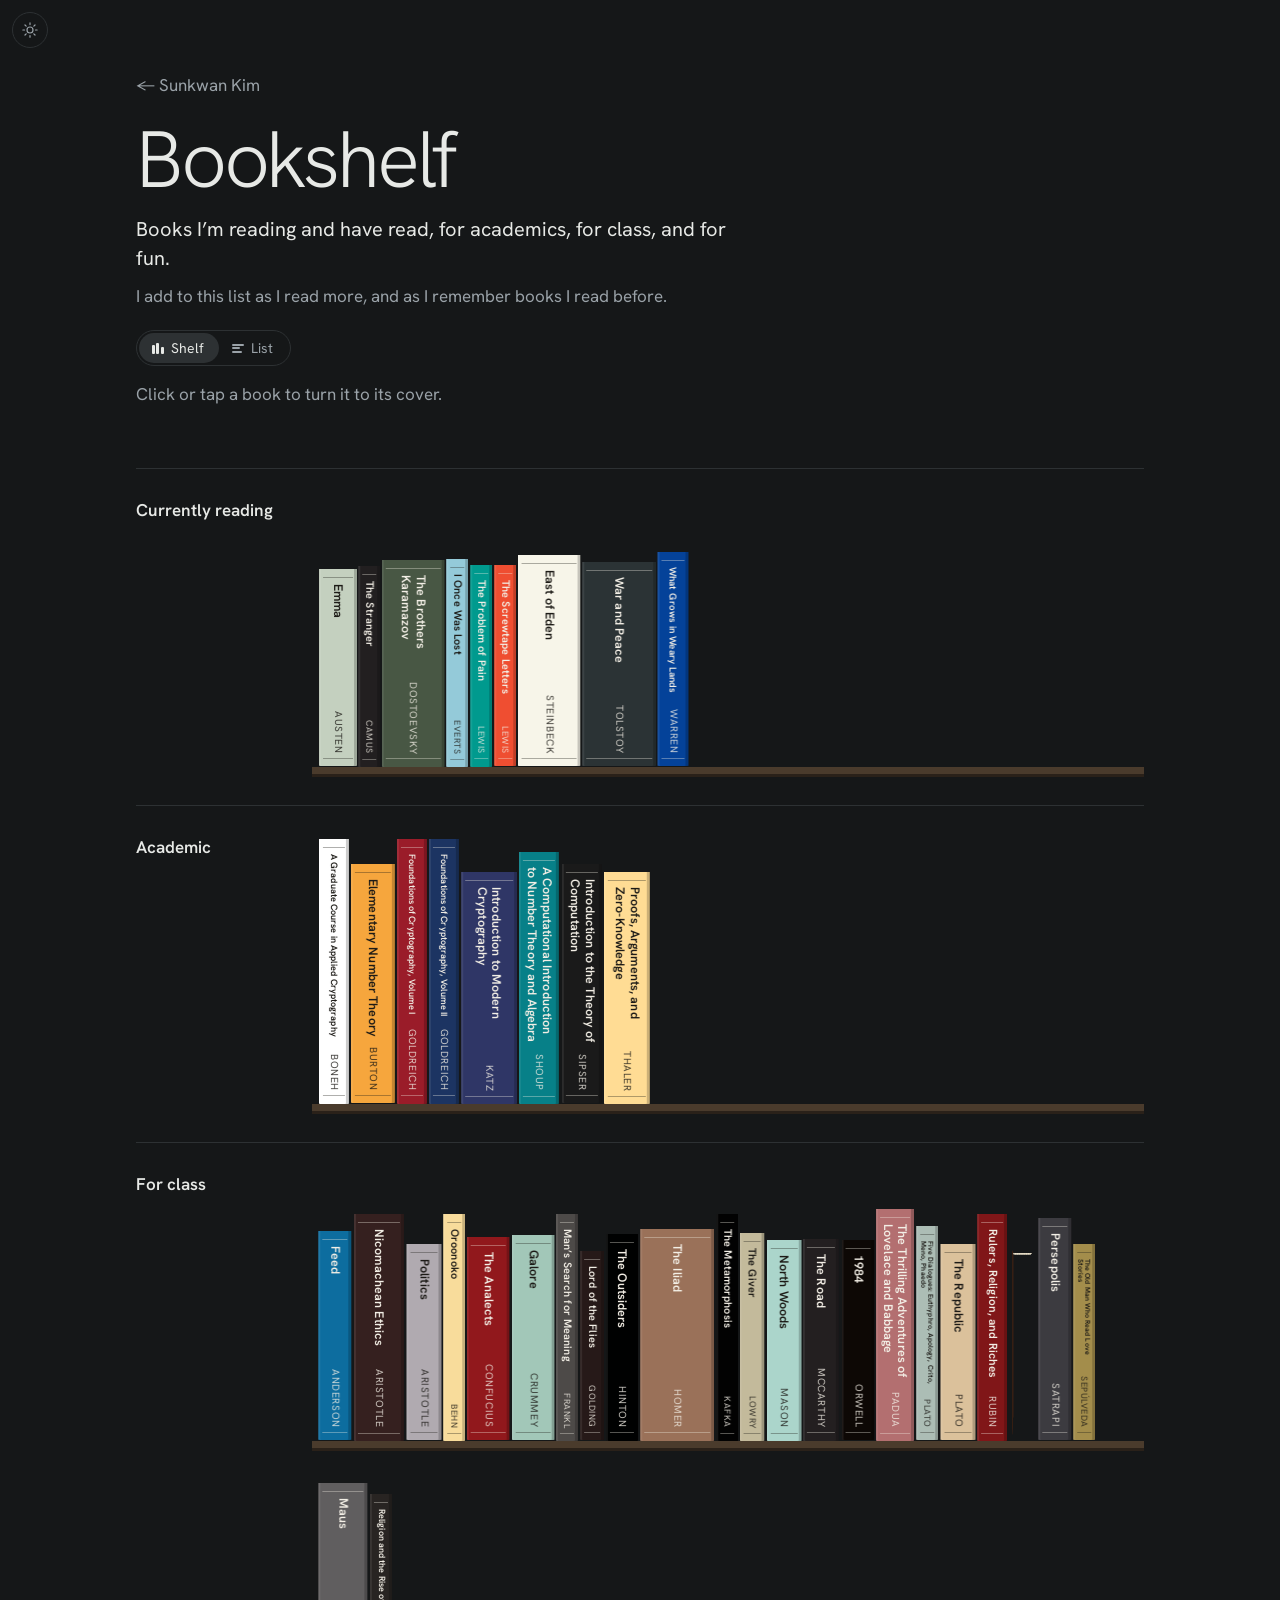
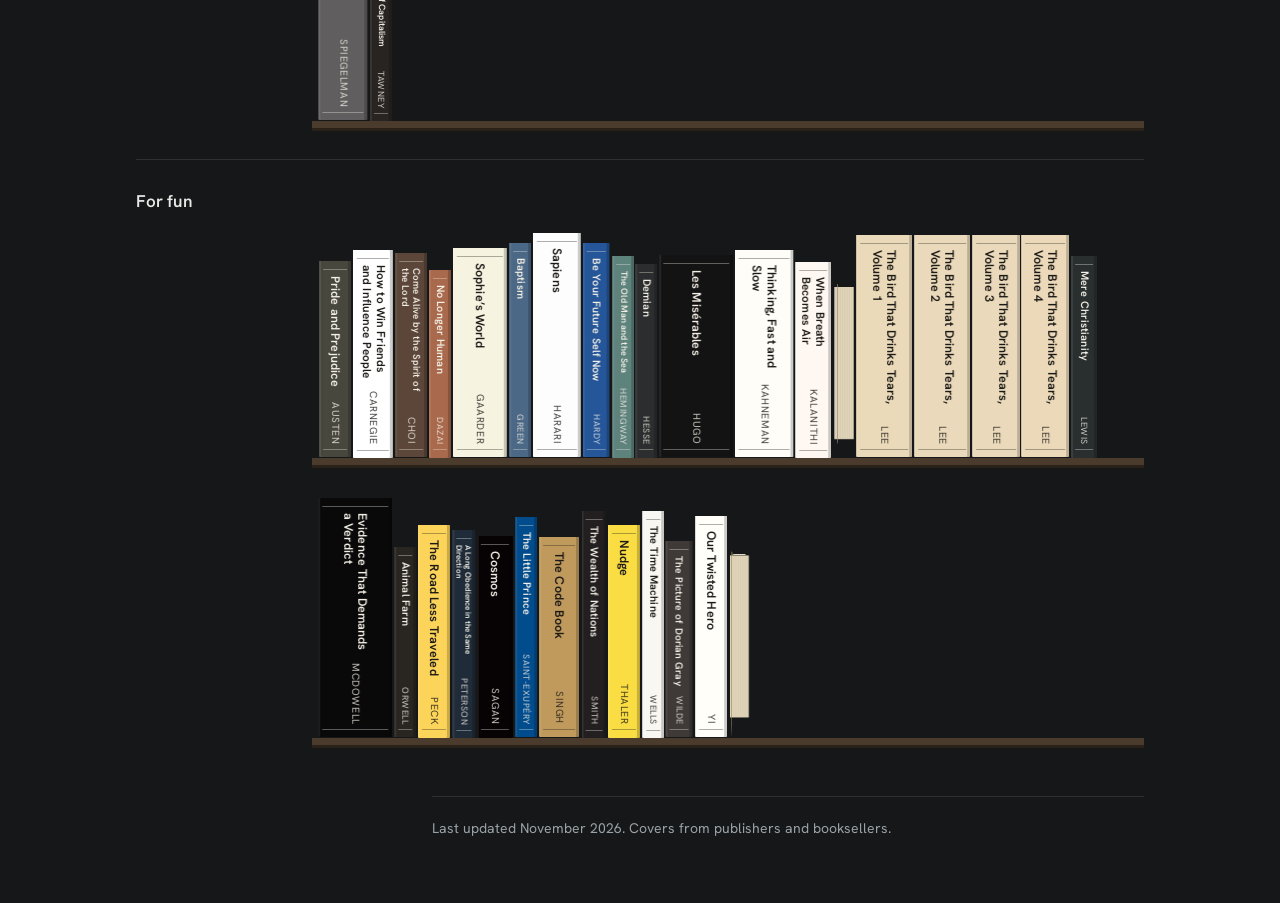
==== commit d1ba01d8: "QA fixes: grey-course key, Bookshelf link, intro wording, List-view gap - Home: note under the folde" ====
--- a/books.html
+++ b/books.html
@@ -48,13 +48,14 @@
     <header class="subhead">
       <a class="back" href="index.html">← Sunkwan Kim</a>
       <h1 class="page-title">Bookshelf</h1>
-      <p class="statement">Books I’ve read, for academics, for class, and for fun.</p>
-      <p class="note">I add to this list as I read more, and as I remember books I read before.<span class="shelf-only"> Click or tap a book to turn it to its cover.</span></p>
+      <p class="statement">Books I’m reading and have read, for academics, for class, and for fun.</p>
+      <p class="note">I add to this list as I read more, and as I remember books I read before.</p>
       <div class="view-switch" role="group" aria-label="Show books as" hidden>
         <span class="vs-pill" aria-hidden="true"></span>
         <button type="button" data-view="shelf" aria-pressed="true"><span class="vs-icon vs-shelf" aria-hidden="true"><i></i><i></i><i></i></span>Shelf</button>
         <button type="button" data-view="list" aria-pressed="false"><span class="vs-icon vs-list" aria-hidden="true"><i></i><i></i><i></i></span>List</button>
       </div>
+      <p class="note shelf-hint shelf-only">Click or tap a book to turn it to its cover.</p>
     </header>
 
     <div class="view view-shelf">
--- a/style.css
+++ b/style.css
@@ -161,6 +161,20 @@
   flex-wrap: wrap;
   gap: 0.25rem 1.5rem;
   margin-top: 1rem;
+}
+
+/* Narrow screens: the column beside the portrait is too narrow for the
+   four links, so they get their own full-width row below it */
+@media (max-width: 29.99rem) {
+  .hero {
+    grid-template-areas:
+      "name name"
+      "text portrait"
+      "links links";
+  }
+  .hero-text { display: contents; }
+  .statement { grid-area: text; }
+  .links { grid-area: links; margin-top: -0.5rem; }
 }
 
 /* Subpage header (Bookshelf): a back link and a smaller title in the
@@ -269,6 +283,15 @@
 /* Courses outside the theory and cryptography core are set quieter */
 .cn.dim { color: var(--muted); }
 
+/* Says what the grey means; shown with the folded list only (the
+   unfolded rows aren't dimmed) */
+.course-key {
+  display: block;
+  margin-top: 0.6rem;
+  font-size: 0.85rem;
+  color: var(--muted);
+}
+
 @media (prefers-reduced-motion: no-preference) {
   .chevron { transition: transform 0.3s ease, color 0.15s ease; }
 }
--- a/bookshelf.css
+++ b/bookshelf.css
@@ -572,9 +572,10 @@
   height: 0;
   overflow: hidden;
 }
-/* The shelf hint keeps its space in List view, so the header (and the
-   switch in it) doesn't move when the view changes */
-:root[data-view="list"] .shelf-only { visibility: hidden; opacity: 0; }
+/* The shelf hint sits below the switch and is removed in List view, so
+   it leaves no gap and the switch above it doesn't move */
+.subhead .shelf-hint { margin-top: 0.9rem; }
+:root[data-view="list"] .shelf-only { display: none; }
 
 /* The switch: a pill (.vs-pill) slides behind the pressed button,
    stretching across both on the way (bookshelf.js places and animates
